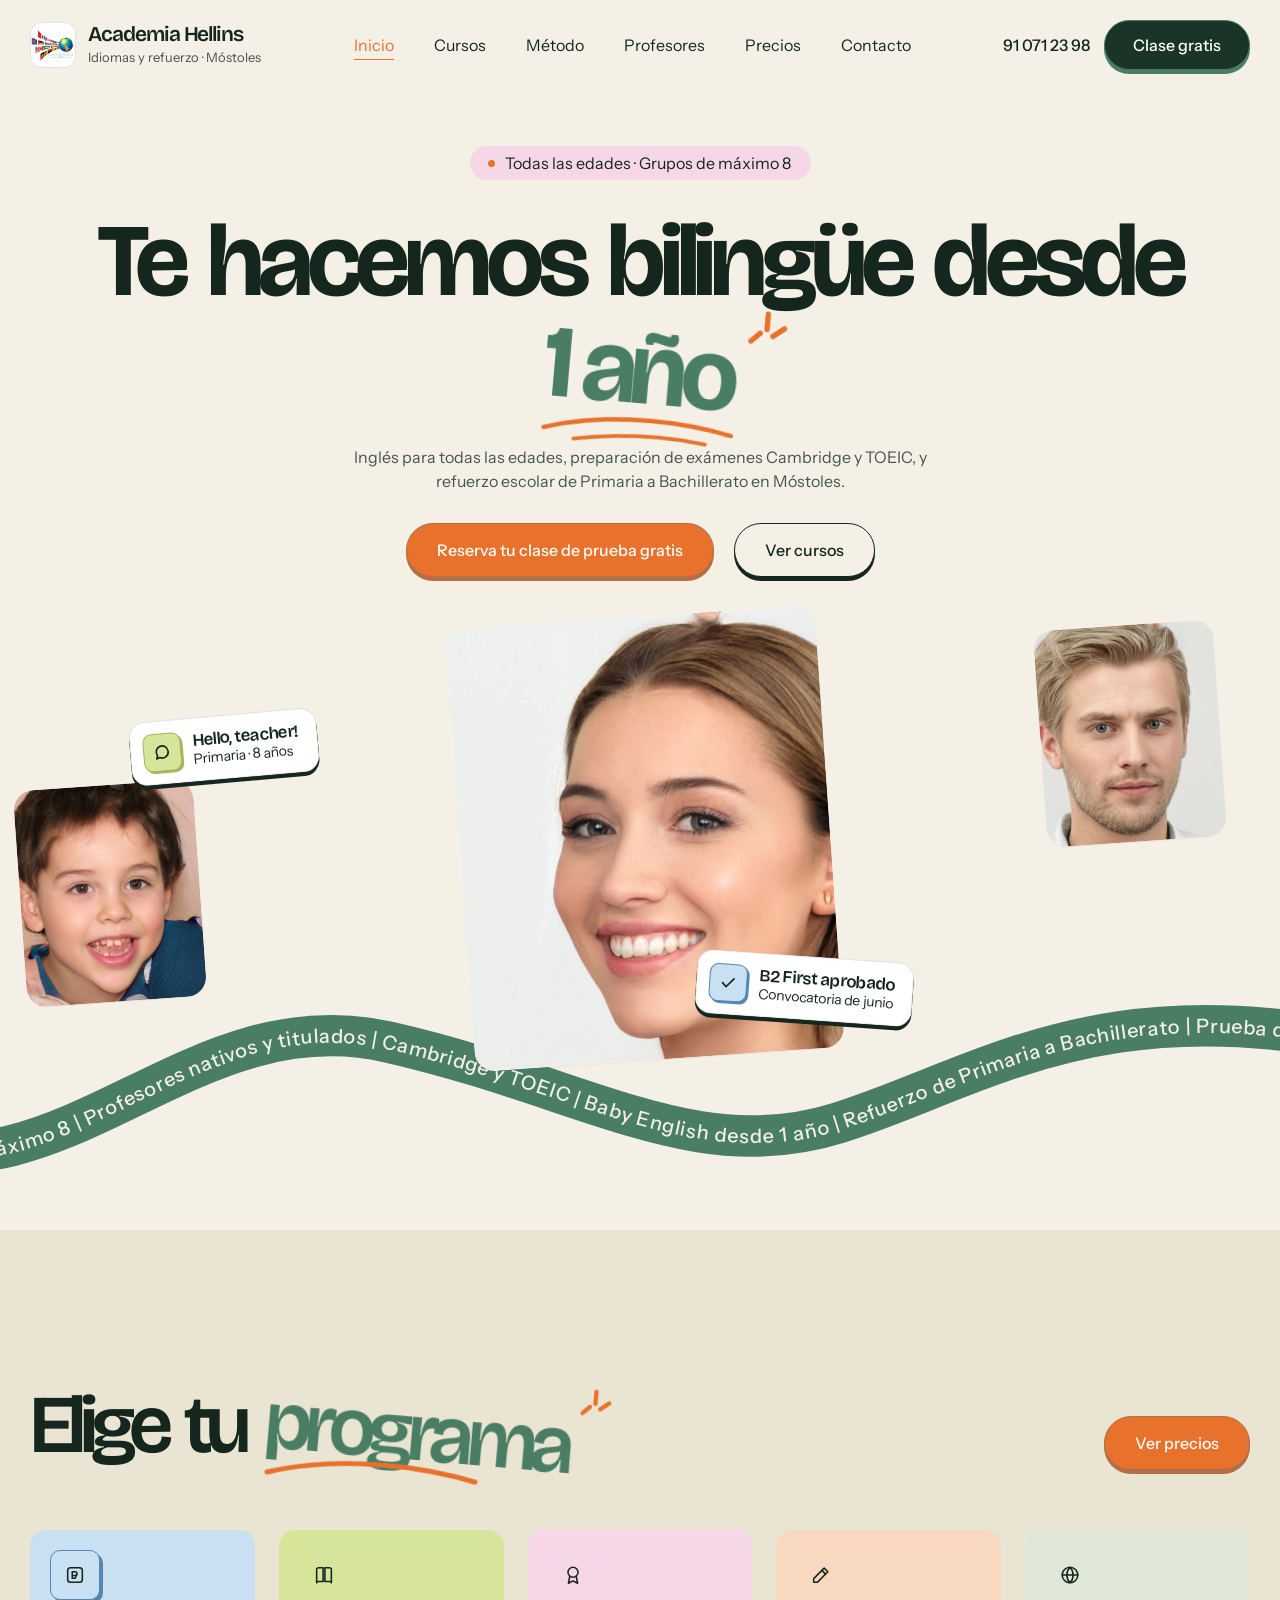
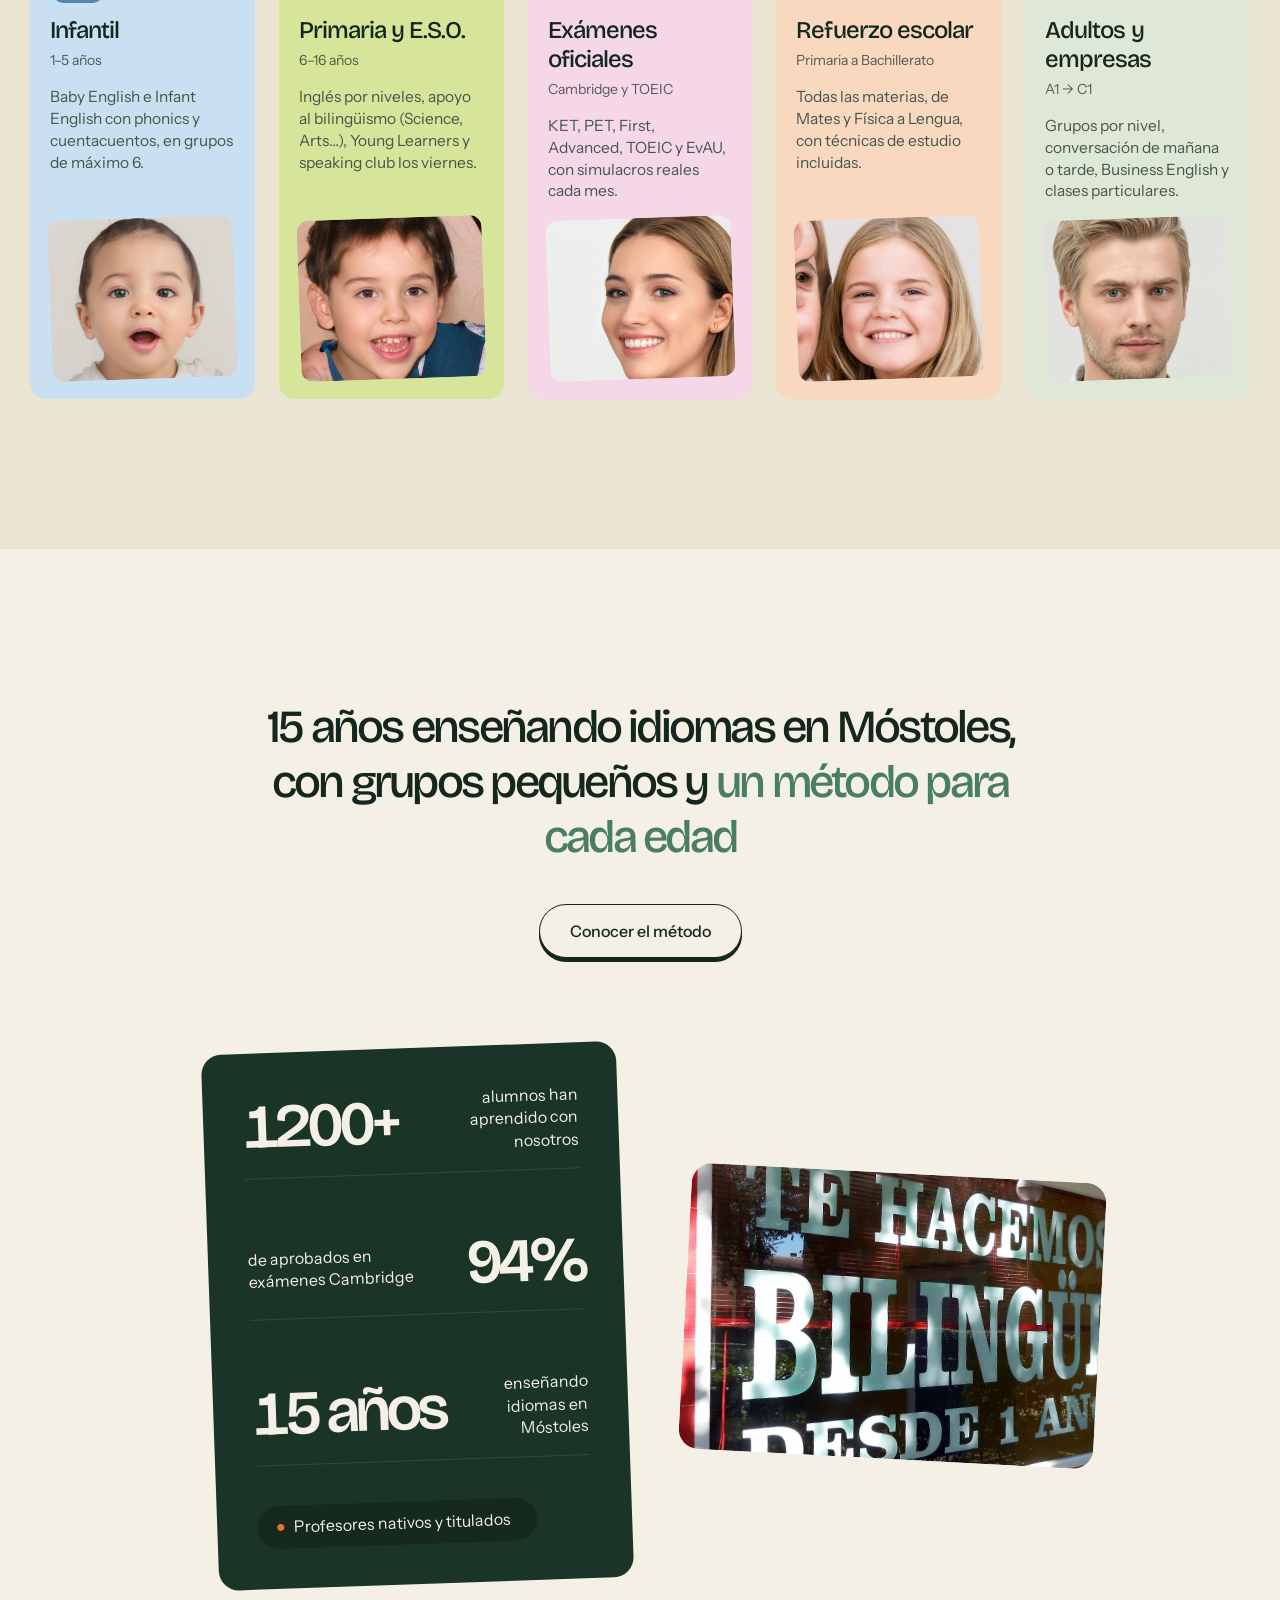
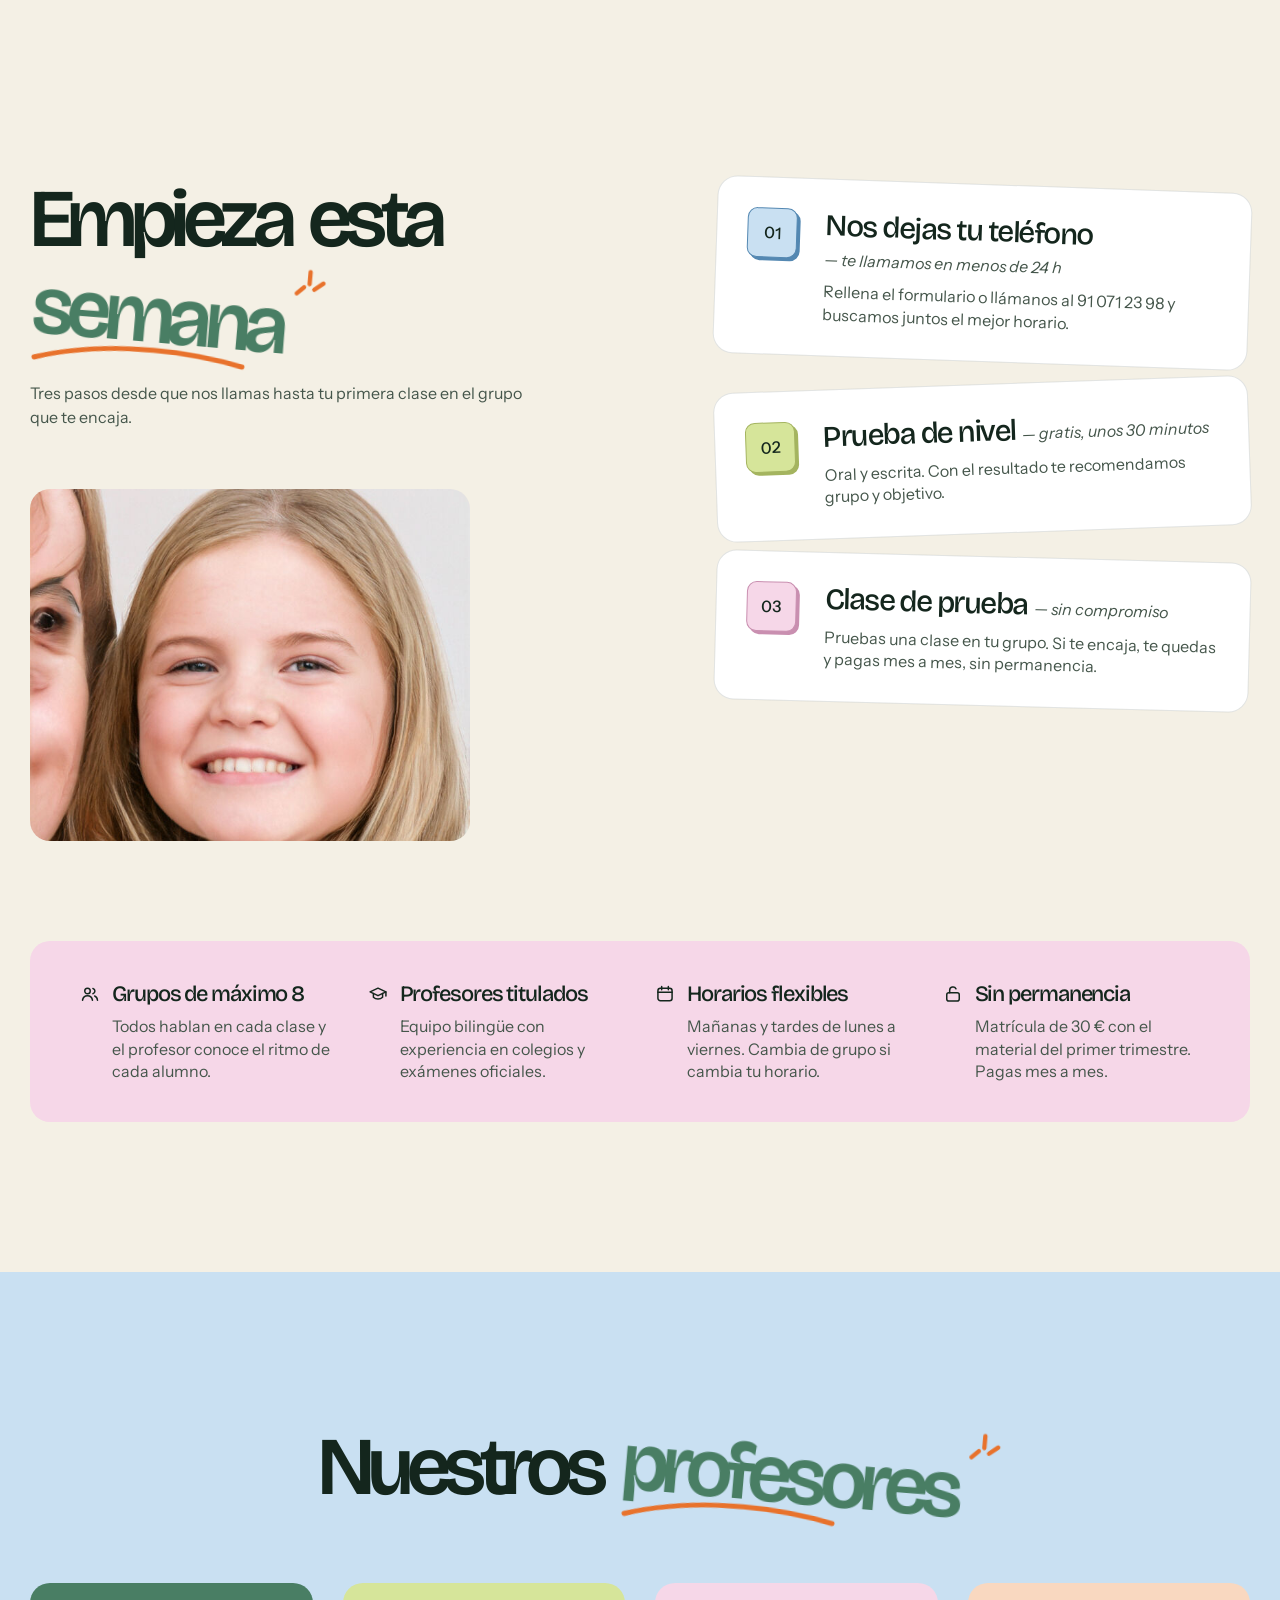
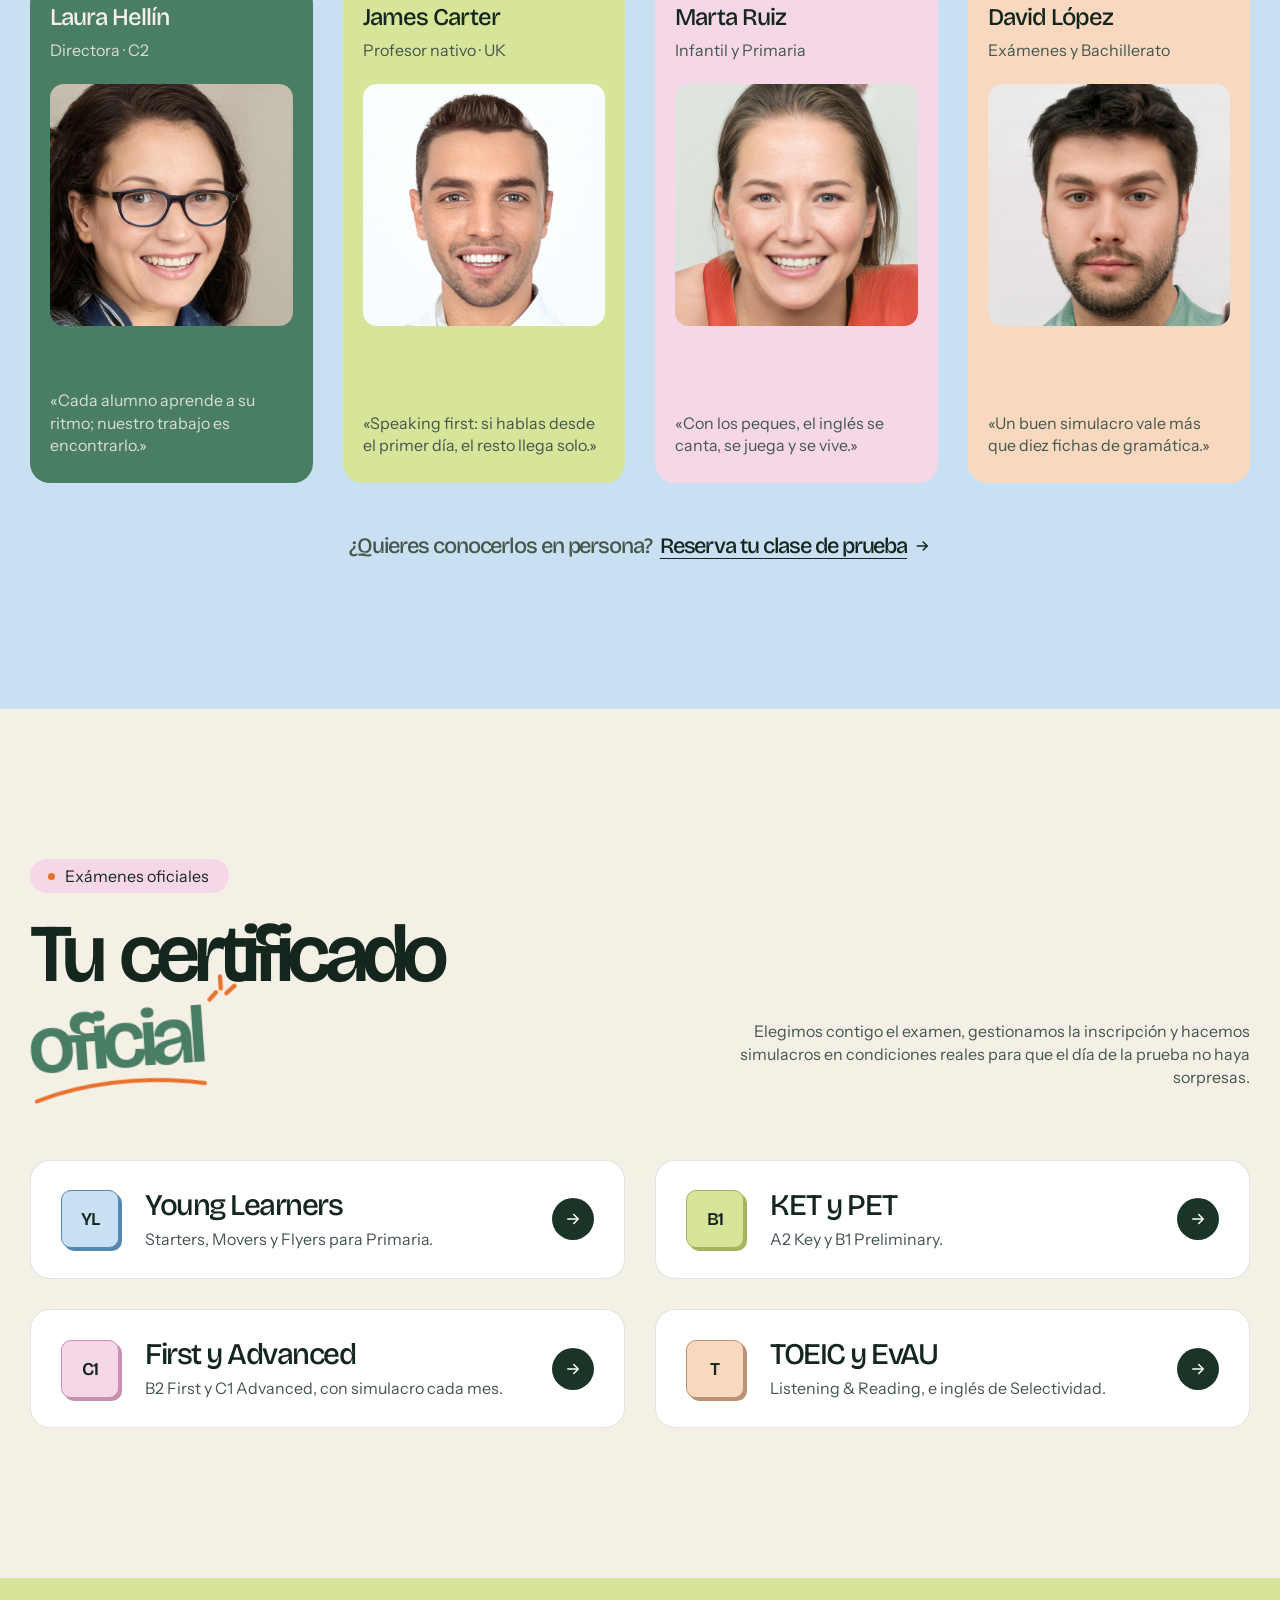
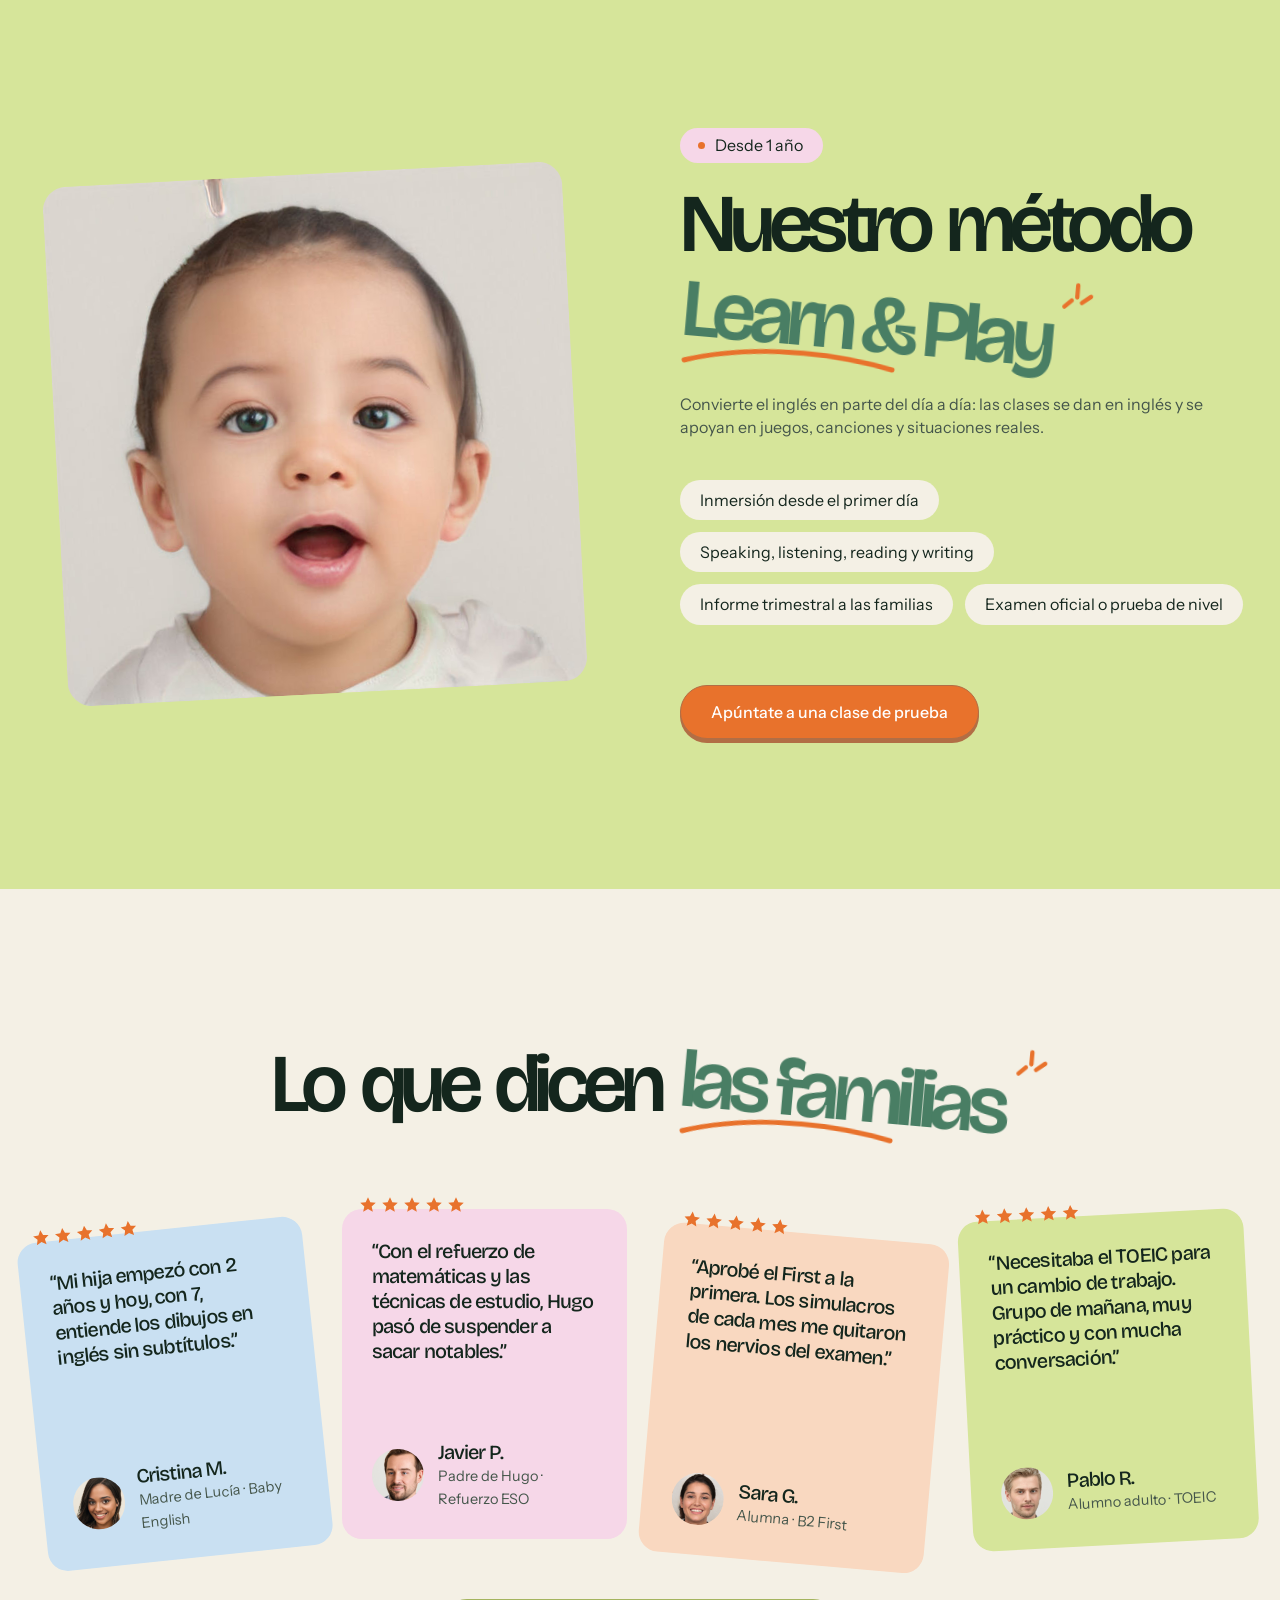
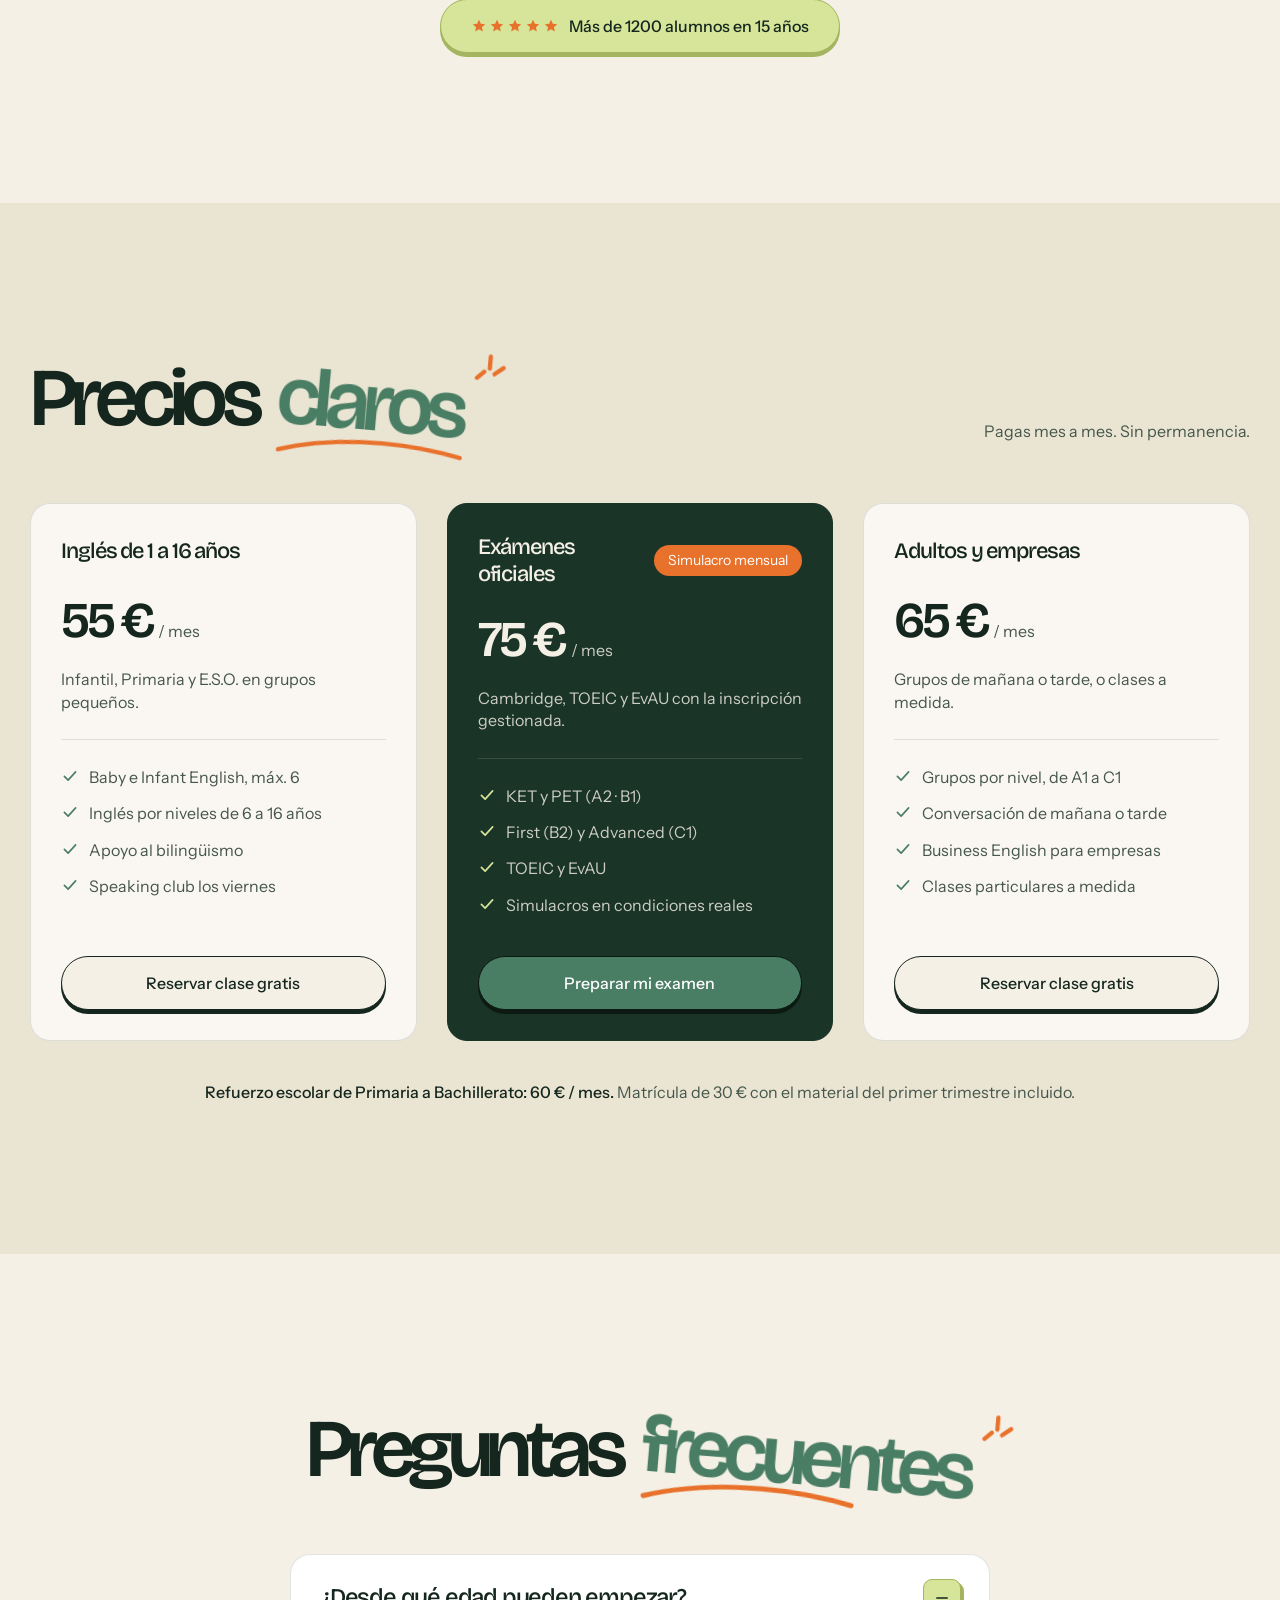
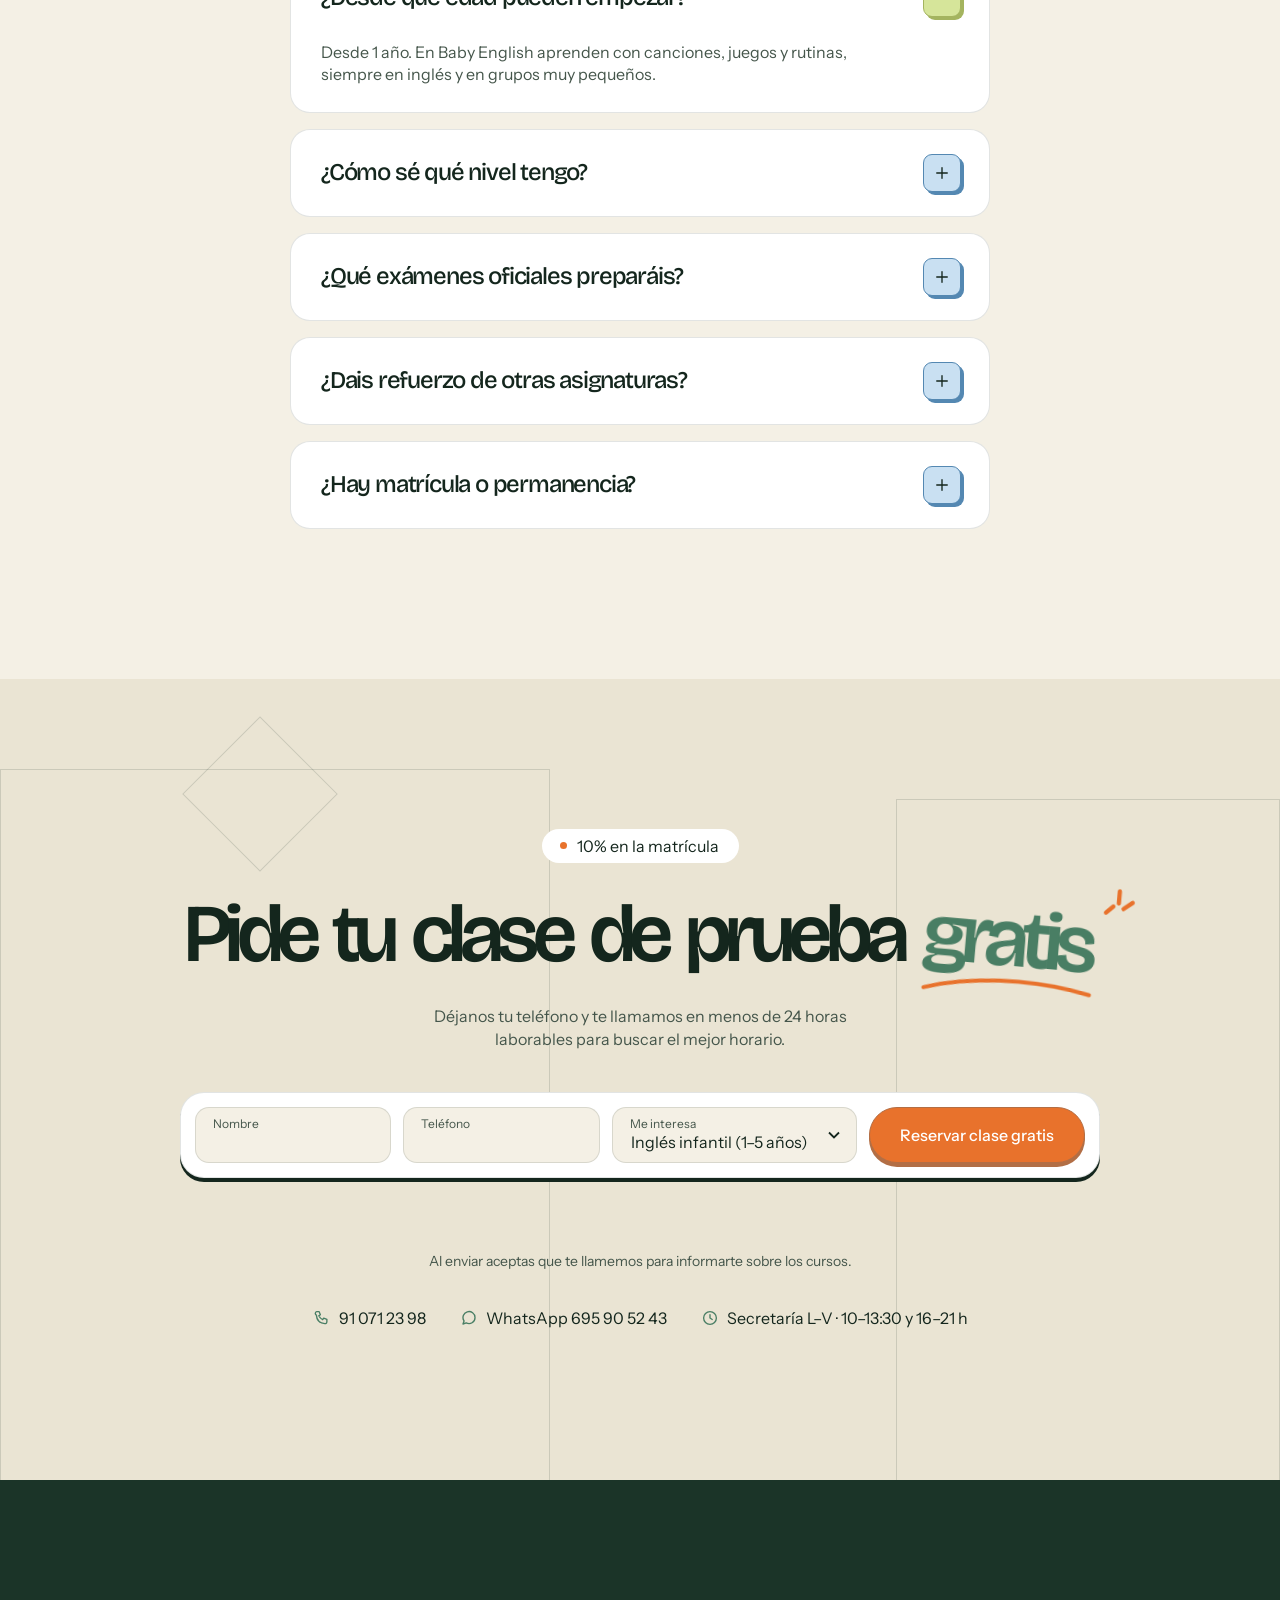
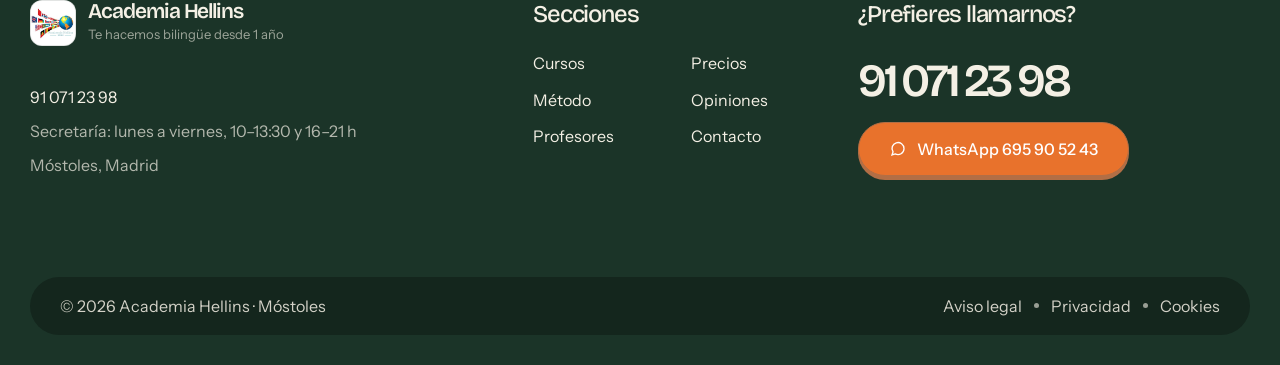
==== academia-hellins/index.html @ a63fee1c "Propuesta web Academia Hellins (diseño Brightpath) Co-Authored-By: Claude Opus 5.5 <noreply@anthropi" ====
<!doctype html>
<html lang="es">
<head>
<meta charset="utf-8">
<meta name="viewport" content="width=device-width, initial-scale=1">
<title>Academia Hellins · Inglés y refuerzo escolar en Móstoles</title>
<meta name="description" content="Te hacemos bilingüe desde 1 año. Inglés para todas las edades, exámenes Cambridge y TOEIC y refuerzo escolar de Primaria a Bachillerato en Móstoles, en grupos de máximo 8 alumnos.">
<link rel="icon" href="img/logo.jpg">
<link rel="preconnect" href="https://fonts.googleapis.com">
<link rel="preconnect" href="https://fonts.gstatic.com" crossorigin>
<link href="https://fonts.googleapis.com/css2?family=Bricolage+Grotesque:opsz,wght@12..96,400;12..96,500;12..96,600;12..96,700;12..96,800&family=Instrument+Sans:ital,wght@0,400;0,500;0,600;1,400&display=swap" rel="stylesheet">
<style>
:root{
  --bg:#f4f0e5; --bg-2:#eae4d3; --card:#faf7f3;
  --ink:#14261d; --ink-2:#45564b; --deep:#1b3428; --deep-2:#14261d;
  --green:#497e64; --orange:#e8722c; --orange-sh:#b26e45;
  --blue:#c9e0f2; --blue-d:#5488b2;
  --lime:#d6e59a; --lime-d:#a4b45f;
  --pink:#f6d7e8; --pink-d:#c98fb0;
  --peach:#f9d8c0; --peach-d:#ba9275;
  --sage:#dfe8d6; --sage-d:#7c9a7a;
  --line:rgba(20,38,29,.12);
  --display:"Bricolage Grotesque","Bricolage Grotesque Placeholder",system-ui,sans-serif;
  --text:"Instrument Sans","Instrument Sans Placeholder",system-ui,sans-serif;
  --ease-out:cubic-bezier(.23,1,.32,1);
  --ease-appear:cubic-bezier(.44,0,.56,1);
  --ease-pop:cubic-bezier(.34,1.56,.64,1);
  --gutter:30px;
}
*,*::before,*::after{box-sizing:border-box}
html{scroll-behavior:smooth;-webkit-text-size-adjust:100%}
body{margin:0;background:var(--bg);color:var(--ink-2);font:400 16px/1.4 var(--text);-webkit-font-smoothing:antialiased;overflow-x:hidden}
img{display:block;max-width:100%}
a{color:inherit;text-decoration:none}
button,input,select{font:inherit;color:inherit}
h1,h2,h3,p{margin:0}
:focus-visible{outline:2px solid var(--orange);outline-offset:3px;border-radius:6px}
.wrap{width:100%;max-width:1440px;margin:0 auto;padding:0 var(--gutter)}
.sr-only{position:absolute;width:1px;height:1px;overflow:hidden;clip:rect(0 0 0 0);white-space:nowrap}

/* ---------- type ---------- */
.h1{font:700 103px/1 var(--display);letter-spacing:-.06em;color:var(--ink)}
.h2{font:600 82px/1.1 var(--display);letter-spacing:-.08em;color:var(--ink)}
.h3{font:500 24px/1.2 var(--display);letter-spacing:-.04em;color:var(--ink)}
.lead{font-size:16px;line-height:1.45;color:var(--ink-2);max-width:46ch}
.split{display:flex;flex-wrap:wrap;column-gap:.22em;row-gap:0}
.split.center{justify-content:center}
.w{display:inline-block;will-change:transform}
.hl{position:relative;display:inline-block;color:var(--green);transform:rotate(5deg);transform-origin:20% 80%;padding-right:.08em}
.hl.neg{transform:rotate(-4deg)}
.swoosh{position:absolute;left:0;bottom:-.28em;width:min(100%,220px);height:auto;overflow:visible;pointer-events:none}
.swoosh path{fill:none;stroke:var(--orange);stroke-width:5;stroke-linecap:round;stroke-dasharray:1;stroke-dashoffset:0}
.spark{position:absolute;right:-.42em;top:-.18em;width:.42em;height:.42em;overflow:visible;pointer-events:none}
.spark path{fill:none;stroke:var(--orange);stroke-width:5;stroke-linecap:round}

/* ---------- small atoms ---------- */
.badge{display:inline-flex;align-items:center;gap:10px;padding:6px 20px 6px 18px;border-radius:100px;background:var(--pink);color:var(--ink);font-size:16px;line-height:1.4}
.badge::before{content:"";width:7px;height:7px;border-radius:50%;background:var(--orange)}
.badge.white{background:#fff}
.btn{--bs:var(--orange-sh);position:relative;display:inline-flex;align-items:center;justify-content:center;gap:10px;height:54px;padding:0 30px;border-radius:100px;border:1px solid var(--bs);background:var(--orange);color:#fff;font:500 16px/1 var(--text);cursor:pointer;white-space:nowrap;box-shadow:0 4px 0 0 var(--bs);transition:transform .16s var(--ease-out),box-shadow .16s var(--ease-out),background-color .2s}
.btn:active{transform:translateY(4px);box-shadow:0 0 0 0 var(--bs)}
@media (hover:hover) and (pointer:fine){.btn:hover{transform:translateY(2px);box-shadow:0 2px 0 0 var(--bs)}.btn:hover:active{transform:translateY(4px);box-shadow:0 0 0 0 var(--bs)}}
.btn.ghost{--bs:var(--ink);background:var(--bg);color:var(--ink)}
.btn.dark{--bs:var(--green);background:var(--deep);color:#fff}
.btn.full{width:100%}
.btn svg{width:18px;height:18px}
.tile{flex:none;display:grid;place-items:center;width:50px;height:50px;border-radius:10px;background:var(--c,var(--blue));border:1px solid var(--d,var(--blue-d));box-shadow:3px 3px 0 0 var(--d,var(--blue-d));color:var(--ink)}
.tile svg{width:22px;height:22px;stroke:var(--ink);fill:none;stroke-width:1.7;stroke-linecap:round;stroke-linejoin:round}
.c-blue{--c:var(--blue);--d:var(--blue-d)} .c-lime{--c:var(--lime);--d:var(--lime-d)} .c-pink{--c:var(--pink);--d:var(--pink-d)} .c-peach{--c:var(--peach);--d:var(--peach-d)} .c-sage{--c:var(--sage);--d:var(--sage-d)}
.section{position:relative;padding:150px 0}
.alt{background:var(--bg-2)}

/* ---------- nav ---------- */
.nav{position:fixed;inset:0 0 auto;z-index:50;transition:background-color .25s,box-shadow .25s}
.nav.scrolled{background:rgba(244,240,229,.86);-webkit-backdrop-filter:blur(12px);backdrop-filter:blur(12px);box-shadow:0 1px 0 var(--line)}
.nav-in{display:flex;align-items:center;justify-content:space-between;height:90px;gap:20px}
.brand{display:flex;align-items:center;gap:12px;color:var(--ink)}
.brand img{width:46px;height:46px;border-radius:12px;object-fit:cover;background:#fff;border:1px solid var(--line)}
.brand b{display:block;font:600 21px/1 var(--display);letter-spacing:-.05em}
.brand small{display:block;font-size:13px;color:var(--ink-2);margin-top:3px}
.links{display:flex;gap:40px;font-size:16px;color:var(--ink)}
.links a{position:relative;padding:4px 0;transition:color .2s}
.links a::after{content:"";position:absolute;left:0;right:0;bottom:0;height:1px;background:var(--orange);transform:scaleX(0);transform-origin:left;transition:transform .25s var(--ease-out)}
.links a.on{color:var(--orange)} .links a.on::after{transform:scaleX(1)}
@media (hover:hover){.links a:hover{color:var(--orange)}}
.nav-cta{display:flex;align-items:center;gap:14px}
.nav-cta .btn{height:50px;padding:0 28px}
.tel{font:500 16px/1 var(--text);color:var(--ink)}
.burger{display:none;width:48px;height:48px;border-radius:14px;border:1px solid var(--ink);background:var(--bg);box-shadow:0 3px 0 var(--ink);cursor:pointer;place-items:center}
.burger span{display:block;width:18px;height:1.5px;background:var(--ink);margin:4px auto;transition:transform .25s var(--ease-out),opacity .2s}
.burger[aria-expanded="true"] span:nth-child(1){transform:translateY(5.5px) rotate(45deg)}
.burger[aria-expanded="true"] span:nth-child(2){opacity:0}
.burger[aria-expanded="true"] span:nth-child(3){transform:translateY(-5.5px) rotate(-45deg)}

/* ---------- hero ---------- */
.hero{position:relative;padding:146px 0 0;overflow:hidden}
.hero-copy{display:flex;flex-direction:column;align-items:center;gap:30px;text-align:center}
.hero .h1{max-width:1180px}
.hero .lead{max-width:600px;text-align:center}
.hero-btns{display:flex;flex-wrap:wrap;justify-content:center;gap:20px}
.stage{position:relative;max-width:1780px;margin:0 auto;padding:40px 0 170px}
.stage-row{position:relative;z-index:2;display:flex;align-items:center;justify-content:space-between;padding:0 10px}
.col-l{flex:1 0 0;padding:110px 0 0 10px;position:relative}
.col-c{flex:1 0 0;display:flex;justify-content:center;position:relative}
.col-r{flex:1 0 0;position:relative;min-height:327px}
.ph{position:relative;border-radius:20px;overflow:hidden;transform:rotate(-4deg);box-shadow:0 1px 0 rgba(20,38,29,.04)}
.ph img{width:100%;height:100%;object-fit:cover}
.ph-s{width:180px;aspect-ratio:.83}
.ph-c{width:370px;aspect-ratio:.835}
.col-r .ph-s{position:absolute;top:-50px;right:50px}
.float{position:absolute;z-index:3;display:flex;align-items:center;gap:12px;padding:12px 18px 12px 12px;border-radius:16px;background:#fff;border:1px solid var(--line);box-shadow:0 4px 0 var(--ink);color:var(--ink);font-size:14px;line-height:1.25;white-space:nowrap}
.float b{display:block;font:600 17px/1.1 var(--display);letter-spacing:-.04em}
.float .tile{width:38px;height:38px;border-radius:9px;box-shadow:2px 2px 0 var(--d,var(--blue-d))}
.float .tile svg{width:18px;height:18px;stroke-width:2.2}
.f1{right:-60px;bottom:40px;transform:rotate(4deg)}
.f2{left:120px;top:40px;transform:rotate(-5deg)}
.ticker{position:absolute;z-index:1;left:-80px;right:-80px;top:56%;transform:translateY(-50%) rotate(-4deg);pointer-events:none;user-select:none}
.ticker svg{display:block;width:100%;height:auto;overflow:visible}
.ticker .band{fill:none;stroke:var(--green);stroke-width:46;stroke-linecap:round}
.ticker text{font:500 22px var(--text);letter-spacing:.04em;fill:var(--bg)}

/* ---------- programs ---------- */
.head-row{display:flex;align-items:flex-end;justify-content:space-between;gap:30px;margin-bottom:60px}
.grid-5{display:grid;grid-template-columns:repeat(5,1fr);gap:24px}
.prog{display:flex;flex-direction:column;gap:16px;padding:20px;border-radius:16px;background:var(--c);min-height:430px;transition:transform .3s var(--ease-out)}
.prog p{color:var(--ink-2);font-size:15.5px}
.prog .age{font-size:14px;color:var(--ink);opacity:.7;margin-top:-10px}
.prog figure{margin:auto 0 0;border-radius:12px;overflow:hidden;aspect-ratio:1.15;transform:rotate(-2deg);transition:transform .35s var(--ease-out)}
.prog figure img{width:100%;height:100%;object-fit:cover}
@media (hover:hover) and (pointer:fine){.prog:hover{transform:translateY(-6px)}.prog:hover figure{transform:rotate(0deg) scale(1.02)}}

/* ---------- about / stats ---------- */
.statement{display:flex;flex-direction:column;align-items:center;gap:40px;text-align:center}
.statement .h2s{font:500 46px/1.2 var(--display);letter-spacing:-.06em;color:var(--ink);max-width:760px}
.statement .h2s em{font-style:normal;color:var(--green)}
.about-grid{display:grid;grid-template-columns:1fr 1fr;gap:60px;align-items:center;margin-top:90px;padding:0 150px 0 180px}
.stats{background:var(--deep);border-radius:20px;padding:40px;color:var(--bg);transform:rotate(-2deg)}
.stat{display:flex;align-items:center;justify-content:space-between;gap:20px;padding:0 0 18px;margin-bottom:60px;border-bottom:1px solid rgba(255,255,255,.1)}
.stat:nth-child(2){flex-direction:row-reverse}
.stat strong{white-space:nowrap;font:600 62px/1 var(--display);letter-spacing:-.08em;color:var(--bg);font-variant-numeric:tabular-nums}
.stat span{font-size:16px;text-align:right;max-width:20ch}
.stat:nth-child(2) span{text-align:left}
.pill-dark{display:inline-flex;align-items:center;gap:10px;padding:10px 26px 10px 20px;border-radius:100px;background:rgba(0,0,0,.22);font-size:16px}
.pill-dark::before{content:"";width:7px;height:7px;border-radius:50%;background:var(--orange)}
.about-img{border-radius:20px;overflow:hidden;aspect-ratio:1.45;transform:rotate(3deg)}
.about-img img{width:100%;height:100%;object-fit:cover;object-position:18% 50%}

/* ---------- steps ---------- */
.steps-grid{display:grid;grid-template-columns:1fr 1fr;gap:150px;align-items:start}
.steps-left .lead{margin-top:28px}
.steps-img{margin-top:60px;max-width:440px;border-radius:20px;overflow:hidden;aspect-ratio:1.25;transform:rotate(-3deg)}
.steps-img img{width:100%;height:100%;object-fit:cover;object-position:80% 35%}
.steps{display:flex;flex-direction:column;gap:22px;padding-top:10px}
.step{display:flex;gap:28px;padding:30px;background:#fff;border:1px solid var(--line);border-radius:20px;transform:rotate(var(--r,0deg));transition:transform .4s var(--ease-out)}
.step:nth-child(1){--r:2deg}.step:nth-child(2){--r:-2deg}.step:nth-child(3){--r:1.5deg}
@media (hover:hover) and (pointer:fine){.step:hover{transform:rotate(0deg)}}
.step .tile{font:500 16px/1 var(--text)}
.step h3{display:flex;flex-wrap:wrap;align-items:baseline;gap:6px;font:500 30px/1.1 var(--display);letter-spacing:-.05em;color:var(--ink)}
.step h3 i{font:italic 400 16px/1.4 var(--text);letter-spacing:0;color:var(--ink-2)}
.step p{margin-top:10px;max-width:44ch}
.perks{display:grid;grid-template-columns:repeat(4,1fr);gap:30px;margin-top:100px;padding:40px 50px;border-radius:20px;background:var(--pink)}
.perk{display:flex;gap:12px}
.perk svg{flex:none;width:20px;height:20px;margin-top:3px;stroke:var(--ink);fill:none;stroke-width:1.8;stroke-linecap:round;stroke-linejoin:round}
.perk b{display:block;font:500 22px/1.2 var(--display);letter-spacing:-.05em;color:var(--ink);margin-bottom:8px}

/* ---------- team ---------- */
.team{background:var(--blue)}
.team .split{margin-bottom:70px}
.grid-4{display:grid;grid-template-columns:repeat(4,1fr);gap:30px}
.mate{--c:var(--lime);display:flex;flex-direction:column;gap:22px;padding:20px 20px 26px;border-radius:20px;background:var(--c);min-height:500px}
.mate.green{--c:var(--green);color:rgba(244,240,229,.85)}
.mate.green .h3{color:var(--bg)}
.mate .role{display:block;margin-top:8px;font-size:16px}
.mate figure{margin:0;border-radius:14px;overflow:hidden;aspect-ratio:1;transition:transform .4s var(--ease-out)}
.mate figure img{width:100%;height:100%;object-fit:cover}
.mate p{margin-top:auto;font-size:16px;max-width:30ch}
@media (hover:hover) and (pointer:fine){.mate:hover figure{transform:rotate(-3deg) scale(.98)}}
.more{display:flex;flex-wrap:wrap;justify-content:center;align-items:center;gap:8px;margin-top:50px;font:500 22px/1.2 var(--display);letter-spacing:-.05em;color:var(--ink-2)}
.more a{color:var(--ink);text-decoration:underline;text-underline-offset:5px;text-decoration-thickness:1px;display:inline-flex;align-items:center;gap:6px}
.more svg{width:18px;height:18px;stroke:currentColor;fill:none;stroke-width:2;transition:transform .2s var(--ease-out)}
@media (hover:hover){.more a:hover svg{transform:translateX(4px)}}

/* ---------- levels ---------- */
.lv-head{display:flex;justify-content:space-between;align-items:flex-end;gap:40px;margin-bottom:70px}
.lv-head .badge{margin-bottom:16px}
.lv-head .lead{text-align:right;max-width:52ch}
.grid-2{display:grid;grid-template-columns:1fr 1fr;gap:30px}
.lv{display:flex;align-items:center;gap:26px;padding:28px 30px;background:#fff;border:1px solid var(--line);border-radius:20px;transition:transform .25s var(--ease-out)}
.lv .tile{width:58px;height:58px;font:600 18px/1 var(--display);letter-spacing:-.04em}
.lv h3{font:500 30px/1.1 var(--display);letter-spacing:-.05em;color:var(--ink)}
.lv p{margin-top:6px}
.lv .go{margin-left:auto;flex:none;display:grid;place-items:center;width:42px;height:42px;border-radius:50%;background:var(--deep);transition:transform .25s var(--ease-out)}
.lv .go svg{width:18px;height:18px;stroke:#fff;fill:none;stroke-width:2;stroke-linecap:round;stroke-linejoin:round}
@media (hover:hover) and (pointer:fine){.lv:hover{transform:translateY(-3px)}.lv:hover .go{transform:rotate(-45deg)}}

/* ---------- method ---------- */
.method{background:var(--lime)}
.method-grid{display:grid;grid-template-columns:1fr 1fr;gap:80px;align-items:center}
.method-img{justify-self:center;width:100%;max-width:520px;border-radius:24px;overflow:hidden;aspect-ratio:1;transform:rotate(-3deg)}
.method-img img{width:100%;height:100%;object-fit:cover}
.method-copy .badge{margin-bottom:16px}
.method-copy .lead{margin-top:34px;max-width:52ch}
.chips{display:flex;flex-wrap:wrap;gap:12px;margin:40px 0 60px;padding:0;list-style:none}
.chips li{padding:9px 20px;border-radius:100px;background:var(--bg);color:var(--ink);font-size:16px}

/* ---------- testimonials ---------- */
.ops{display:grid;grid-template-columns:repeat(4,1fr);gap:26px;margin-top:80px;align-items:start}
.op{--c:var(--blue);position:relative;margin:0;display:flex;flex-direction:column;gap:40px;min-height:330px;padding:30px;border-radius:20px;background:var(--c);transform:rotate(var(--r)) translateY(var(--y,0));transition:transform .45s var(--ease-out)}
.op:nth-child(1){--r:-6deg;--y:20px}.op:nth-child(2){--r:0deg}.op:nth-child(3){--r:5deg;--y:24px}.op:nth-child(4){--r:-3deg;--y:6px}
@media (hover:hover) and (pointer:fine){.op:hover{transform:rotate(0deg) translateY(-4px)}}
.op .stars{position:absolute;top:-14px;left:16px;display:flex;gap:2px;color:var(--orange)}
.op .stars svg{width:20px;height:20px;fill:currentColor}
.op blockquote{margin:0;font:500 20px/1.25 var(--display);letter-spacing:-.04em;color:var(--ink)}
.op footer{margin-top:auto;display:flex;align-items:center;gap:14px}
.op footer img{width:52px;height:52px;border-radius:50%;object-fit:cover}
.op footer b{display:block;font:500 20px/1.2 var(--display);letter-spacing:-.05em;color:var(--ink)}
.op footer small{font-size:14.5px}
.rating{display:flex;justify-content:center;margin-top:60px}
.rating .btn{--bs:var(--lime-d);background:var(--lime);color:var(--ink);cursor:default}
.rating .btn:hover,.rating .btn:active{transform:none;box-shadow:0 4px 0 0 var(--bs)}
.rating .stars-i{display:flex;gap:2px;color:var(--orange)}
.rating .stars-i svg{width:16px;height:16px;fill:currentColor}

/* ---------- pricing ---------- */
.plans{display:grid;grid-template-columns:repeat(3,1fr);gap:30px}
.plan{display:flex;flex-direction:column;padding:30px;border-radius:20px;background:var(--card);border:1px solid var(--line)}
.plan .top{display:flex;justify-content:space-between;align-items:center;min-height:34px}
.plan .name{font:500 22px/1.2 var(--display);letter-spacing:-.05em;color:var(--ink)}
.plan .price{display:flex;align-items:baseline;gap:6px;margin:28px 0 22px;font-size:16px}
.plan .price strong{font:600 50px/1 var(--display);letter-spacing:-.07em;color:var(--ink)}
.plan .desc{padding-bottom:26px;border-bottom:1px solid var(--line)}
.plan ul{list-style:none;padding:0;margin:26px 0 40px;display:flex;flex-direction:column;gap:14px;flex:1}
.plan li{display:flex;gap:10px;align-items:flex-start}
.plan li svg{flex:none;width:18px;height:18px;margin-top:1px;stroke:var(--green);fill:none;stroke-width:2.2;stroke-linecap:round;stroke-linejoin:round}
.plan .btn{width:100%}
.plan.feat{background:var(--deep);border-color:var(--deep);color:rgba(244,240,229,.82)}
.plan.feat .name,.plan.feat .price strong{color:var(--bg)}
.plan.feat .desc{border-color:rgba(255,255,255,.12)}
.plan.feat li svg{stroke:var(--lime)}
.plan.feat .btn{--bs:#0d1a13;background:var(--green);border-color:#0d1a13}
.tag{white-space:nowrap;padding:6px 14px;border-radius:100px;background:var(--orange);color:#fff;font-size:14px}
.plans-note{margin-top:40px;text-align:center}
.plans-note b{color:var(--ink);font-weight:500}

/* ---------- faq ---------- */
.faq-list{max-width:700px;margin:60px auto 0;display:flex;flex-direction:column;gap:16px}
.qa{background:#fff;border:1px solid var(--line);border-radius:20px}
.qa button{all:unset;box-sizing:border-box;width:100%;display:flex;align-items:center;justify-content:space-between;gap:20px;padding:24px 28px 24px 30px;cursor:pointer;border-radius:20px;font:500 24px/1.2 var(--display);letter-spacing:-.05em;color:var(--ink)}
.qa button:focus-visible{outline:2px solid var(--orange);outline-offset:-2px}
.qa .tile{width:38px;height:38px;border-radius:9px;transition:background-color .25s,border-color .25s,box-shadow .25s}
.qa .tile svg{width:18px;height:18px;stroke-width:1.8}
.qa[data-open="true"] .tile{--c:var(--lime);--d:var(--lime-d)}
.qa .tile .v{transform-origin:center;transition:transform .3s var(--ease-out)}
.qa[data-open="true"] .tile .v{transform:scaleY(0)}
.qa .ans{display:grid;grid-template-rows:0fr;transition:grid-template-rows .35s var(--ease-out)}
.qa[data-open="true"] .ans{grid-template-rows:1fr}
.qa .ans>div{overflow:hidden}
.qa .ans p{padding:0 90px 26px 30px;opacity:0;transform:translateY(-6px);transition:opacity .25s,transform .35s var(--ease-out)}
.qa[data-open="true"] .ans p{opacity:1;transform:none;transition-delay:.06s}

/* ---------- cta ---------- */
.cta{background:var(--bg-2);overflow:hidden}
.cta-lines{position:absolute;inset:0;pointer-events:none}
.cta-lines i{position:absolute;border:1px solid rgba(20,38,29,.14)}
.cta-in{position:relative;display:flex;flex-direction:column;align-items:center;gap:26px;text-align:center}
.cta .lead{text-align:center;max-width:44ch}
.book{display:grid;grid-template-columns:1fr 1fr 1.25fr auto;gap:12px;width:100%;max-width:920px;margin-top:14px;padding:14px;border-radius:24px;background:#fff;border:1px solid var(--line);box-shadow:0 4px 0 var(--ink);text-align:left}
.field{position:relative}
.field label{position:absolute;left:18px;top:9px;font-size:12px;color:var(--ink-2)}
.field input,.field select{width:100%;height:56px;padding:22px 16px 6px 18px;border-radius:14px;border:1px solid var(--line);background:var(--bg);color:var(--ink);font-size:16px;appearance:none;transition:border-color .2s,background-color .2s}
.field select{background-image:url("data:image/svg+xml,%3Csvg xmlns='http://www.w3.org/2000/svg' width='12' height='8' fill='none' stroke='%2314261d' stroke-width='1.8'%3E%3Cpath d='m1 1.5 5 5 5-5'/%3E%3C/svg%3E");background-repeat:no-repeat;background-position:right 16px center;padding-right:40px}
.field input:focus,.field select:focus{outline:none;border-color:var(--green);background:#fff}
.book .btn{height:56px}
.form-msg{min-height:22px;font-size:15px;color:var(--ink)}
.form-note{font-size:14px}
.contact-row{display:flex;flex-wrap:wrap;justify-content:center;gap:12px 34px;margin-top:10px;color:var(--ink)}
.contact-row a,.contact-row span{display:inline-flex;align-items:center;gap:8px}
.contact-row svg{width:18px;height:18px;stroke:var(--green);fill:none;stroke-width:1.8;stroke-linecap:round;stroke-linejoin:round}

/* ---------- footer ---------- */
.foot{background:var(--deep);color:rgba(244,240,229,.7);padding:120px 0 30px}
.foot-grid{display:grid;grid-template-columns:1.3fr .8fr 1.1fr;gap:40px}
.foot .brand{color:var(--bg)}
.foot .brand small{color:rgba(244,240,229,.6)}
.foot-info{margin-top:40px;display:flex;flex-direction:column;gap:12px}
.foot-info a{color:var(--bg)}
.foot h4{margin:0 0 24px;font:500 24px/1.2 var(--display);letter-spacing:-.05em;color:var(--bg)}
.foot-links{display:grid;grid-template-columns:1fr 1fr;gap:14px 30px}
.foot-links a{color:var(--bg);transition:color .2s}
@media (hover:hover){.foot-links a:hover,.foot-info a:hover{color:var(--orange)}}
.big-tel{display:inline-block;font:600 46px/1 var(--display);letter-spacing:-.07em;color:var(--bg);margin:6px 0 18px}
.foot-bar{display:flex;flex-wrap:wrap;justify-content:space-between;align-items:center;gap:14px;margin-top:100px;padding:18px 30px;border-radius:100px;background:var(--deep-2);color:rgba(244,240,229,.85)}
.foot-bar nav{display:flex;align-items:center;gap:12px}
.foot-bar nav i{width:5px;height:5px;border-radius:50%;background:currentColor;opacity:.7}

/* ---------- motion ---------- */
.js [data-appear]{opacity:0;transform:translateY(30px)}
.js .loaded [data-appear]{opacity:1;transform:none;transition:opacity .4s var(--ease-appear) var(--d,0s),transform .4s var(--ease-appear) var(--d,0s)}
.js .split .w{opacity:0;transform:translateY(.45em)}
.js .split.in .w{opacity:1;transform:none;transition:opacity .5s var(--ease-out) calc(var(--i)*55ms + var(--sd,0ms)),transform .7s var(--ease-out) calc(var(--i)*55ms + var(--sd,0ms))}
.js .split .w.hl{transform:translateY(.45em) rotate(0deg) scale(.92)}
.js .split.in .w.hl{transform:rotate(5deg);transition:opacity .45s var(--ease-out) calc(var(--i)*55ms + var(--sd,0ms)),transform .75s var(--ease-pop) calc(var(--i)*55ms + var(--sd,0ms))}
.js .split.in .w.hl.neg{transform:rotate(-4deg)}
.js .split .swoosh path{stroke-dashoffset:1}
.js .split.in .swoosh path{stroke-dashoffset:0;transition:stroke-dashoffset .6s var(--ease-out) calc(var(--i)*55ms + var(--sd,0ms) + 380ms)}
.js .split .spark{opacity:0;transform:scale(.4) rotate(-20deg)}
.js .split.in .spark{opacity:1;transform:none;transition:opacity .2s calc(var(--i)*55ms + var(--sd,0ms) + 520ms),transform .5s var(--ease-pop) calc(var(--i)*55ms + var(--sd,0ms) + 520ms)}
.js [data-rv]{opacity:0;transform:translateY(40px) rotate(var(--rv-r,0deg))}
.js [data-rv].in{opacity:1;transform:rotate(var(--r,0deg)) translateY(var(--y,0));transition:opacity .6s var(--ease-out) var(--d,0s),transform .9s var(--ease-out) var(--d,0s)}
.js .step[data-rv]{--rv-r:calc(var(--r) * 3)}
.js .op[data-rv]{--rv-r:calc(var(--r) * 2)}
.js .stats[data-rv]{--r:-2deg}
.js .about-img[data-rv]{--r:3deg}
.js .method-img[data-rv]{--r:-3deg}

@media (prefers-reduced-motion:reduce){
  html{scroll-behavior:auto}
  *,*::before,*::after{transition-duration:.01ms!important;transition-delay:0s!important;animation:none!important}
  .js [data-appear],.js .split .w,.js [data-rv],.js .split .spark{opacity:1!important}
  .js [data-appear],.js .split .w:not(.hl),.js [data-rv]:not(.step):not(.op){transform:none!important}
  .js .split .swoosh path{stroke-dashoffset:0!important}
}

/* ---------- responsive ---------- */
@media (max-width:1199.98px){
  .h1{font-size:76px}
  .h2{font-size:64px}
  .links{gap:24px}
  .tel{display:none}
  .grid-5{grid-template-columns:repeat(3,1fr)}
  .about-grid{padding:0;gap:40px}
  .steps-grid{gap:60px}
  .grid-4{grid-template-columns:repeat(2,1fr)}
  .mate{min-height:0}
  .ops{grid-template-columns:repeat(2,1fr);row-gap:50px}
  .perks{grid-template-columns:repeat(2,1fr);padding:40px}
  .ph-c{width:300px}
  .f1{right:-30px}
  .f2{left:20px}
  .plans{grid-template-columns:1fr 1fr 1fr;gap:18px}
  .book{grid-template-columns:1fr 1fr}
  .book .btn{grid-column:span 2}
}
@media (max-width:980px){
  .links,.nav-cta .btn{display:none}
  .burger{display:grid}
  .links.open{display:flex;position:absolute;top:84px;left:16px;right:16px;flex-direction:column;gap:6px;padding:16px;border-radius:20px;background:var(--bg);border:1px solid var(--ink);box-shadow:0 4px 0 var(--ink)}
  .links.open a{padding:12px 10px;font:500 22px/1.2 var(--display);letter-spacing:-.04em}
  .links.open a::after{display:none}
  .steps-grid,.method-grid,.about-grid{grid-template-columns:1fr}
  .plans{grid-template-columns:1fr;max-width:520px;margin:0 auto}
  .lv-head,.head-row{flex-direction:column;align-items:flex-start}
  .lv-head .lead{text-align:left}
  .grid-2{grid-template-columns:1fr}
  .foot-grid{grid-template-columns:1fr 1fr}
  .foot-grid>div:first-child{grid-column:span 2}
}
@media (max-width:809.98px){
  :root{--gutter:16px}
  .section{padding:96px 0}
  .h1{font-size:50px}
  .h2{font-size:46px}
  .nav-in{height:76px}
  .hero{padding-top:120px}
  .hero-copy{gap:22px}
  .hero-btns{flex-direction:column;align-items:stretch;width:100%;max-width:340px}
  .stage{padding:60px 0 40px}
  .stage-row{flex-direction:column;padding:0}
  .col-l,.col-r{display:none}
  .ph-c{width:240px}
  .f1{right:-50px;bottom:24px;font-size:13px}
  .f1 b{font-size:15px}
  .ticker{left:-40px;right:-40px;top:auto;bottom:90px;transform:rotate(-4deg)}
  .ticker svg{width:200%;max-width:none}
  .grid-5{grid-template-columns:1fr}
  .prog{min-height:0}
  .prog figure{aspect-ratio:1.6}
  .statement .h2s{font-size:32px}
  .about-grid{margin-top:60px}
  .stats{padding:28px}
  .stat{margin-bottom:34px}
  .stat strong{font-size:48px}
  .steps-img{display:none}
  .step{padding:22px;gap:18px}
  .step h3{font-size:24px}
  .perks{grid-template-columns:1fr;padding:30px 24px;margin-top:60px}
  .grid-4{grid-template-columns:1fr}
  .team .split{margin-bottom:46px}
  .more{font-size:19px}
  .lv{padding:20px;gap:16px}
  .lv h3{font-size:24px}
  .lv .tile{width:50px;height:50px;font-size:15px}
  .ops{grid-template-columns:1fr;gap:40px;margin-top:60px}
  .op{min-height:0}
  .op:nth-child(n){--y:0px}
  .op:nth-child(1){--r:-3deg}.op:nth-child(3){--r:3deg}.op:nth-child(4){--r:-2deg}
  .qa button{font-size:20px;padding:20px 20px 20px 22px}
  .qa .ans p{padding:0 22px 22px}
  .book{grid-template-columns:1fr;padding:12px}
  .book .btn{grid-column:auto}
  .foot{padding-top:80px}
  .foot-grid{grid-template-columns:1fr}
  .foot-grid>div:first-child{grid-column:auto}
  .big-tel{font-size:38px}
  .foot-bar{border-radius:20px;flex-direction:column;align-items:flex-start;padding:18px 22px;margin-top:60px}
}
</style>
</head>
<body>
<svg width="0" height="0" style="position:absolute" aria-hidden="true">
  <defs>
    <symbol id="i-arrow" viewBox="0 0 24 24"><path d="M5 12h14M13 6l6 6-6 6"/></symbol>
    <symbol id="i-star" viewBox="0 0 24 24"><path d="M12 2.6l2.8 6 6.5.7-4.9 4.4 1.4 6.4L12 16.9l-5.8 3.2 1.4-6.4L2.7 9.3l6.5-.7z"/></symbol>
    <symbol id="i-check" viewBox="0 0 24 24"><path d="M4.5 12.5l5 5 10-11"/></symbol>
    <symbol id="i-plus" viewBox="0 0 24 24"><path d="M12 5v14M5 12h14"/></symbol>
    <symbol id="i-phone" viewBox="0 0 24 24"><path d="M5 3.5h3.2l1.6 4.2-2.1 1.4a11 11 0 0 0 5.2 5.2l1.4-2.1 4.2 1.6V17a2.5 2.5 0 0 1-2.7 2.5C9.4 19 5 14.6 4.5 8.2A2.5 2.5 0 0 1 5 3.5z"/></symbol>
    <symbol id="i-chat" viewBox="0 0 24 24"><path d="M20 11.5a8 8 0 0 1-11.7 7.1L4 20l1.4-4.1A8 8 0 1 1 20 11.5z"/></symbol>
    <symbol id="i-clock" viewBox="0 0 24 24"><circle cx="12" cy="12" r="8.5"/><path d="M12 7.5V12l3 2"/></symbol>
    <symbol id="i-pin" viewBox="0 0 24 24"><path d="M12 21s-6.5-5.6-6.5-11a6.5 6.5 0 0 1 13 0c0 5.4-6.5 11-6.5 11z"/><circle cx="12" cy="10" r="2.3"/></symbol>
    <symbol id="i-block" viewBox="0 0 24 24"><rect x="4" y="4" width="16" height="16" rx="3"/><path d="M9 15.5V8.5h3.2a2 2 0 0 1 0 4H9M12.2 12.5a2 2 0 0 1 0 3H9"/></symbol>
    <symbol id="i-book" viewBox="0 0 24 24"><path d="M4 5.5A2 2 0 0 1 6 4h5v15H6a2 2 0 0 0-2 1.5zM20 5.5A2 2 0 0 0 18 4h-5v15h5a2 2 0 0 1 2 1.5z"/></symbol>
    <symbol id="i-award" viewBox="0 0 24 24"><circle cx="12" cy="9" r="5.5"/><path d="M8.5 13.3 7 21l5-2.6 5 2.6-1.5-7.7"/></symbol>
    <symbol id="i-pencil" viewBox="0 0 24 24"><path d="M15.5 4.5l4 4L8 20H4v-4z"/><path d="M13 7l4 4"/></symbol>
    <symbol id="i-globe" viewBox="0 0 24 24"><circle cx="12" cy="12" r="8.5"/><path d="M3.5 12h17M12 3.5c2.4 2.4 3.4 5.2 3.4 8.5s-1 6.1-3.4 8.5c-2.4-2.4-3.4-5.2-3.4-8.5s1-6.1 3.4-8.5z"/></symbol>
    <symbol id="i-users" viewBox="0 0 24 24"><circle cx="9" cy="8.5" r="3.3"/><path d="M3 19.5c.6-3.4 3-5.3 6-5.3s5.4 1.9 6 5.3"/><path d="M15.5 5.4a3.2 3.2 0 0 1 0 6.2M17.6 14.5c1.9.6 3.1 2.4 3.4 5"/></symbol>
    <symbol id="i-cap" viewBox="0 0 24 24"><path d="M2.5 9.5 12 5l9.5 4.5L12 14z"/><path d="M6.5 11.5v4.3c1.5 1.6 3.3 2.3 5.5 2.3s4-.7 5.5-2.3v-4.3M21.5 9.5v5"/></symbol>
    <symbol id="i-cal" viewBox="0 0 24 24"><rect x="3.5" y="5" width="17" height="15" rx="3"/><path d="M3.5 10h17M8 3v4M16 3v4"/></symbol>
    <symbol id="i-unlock" viewBox="0 0 24 24"><rect x="4.5" y="10.5" width="15" height="10" rx="2.5"/><path d="M8 10.5V7.5a4 4 0 0 1 7.6-1.7"/></symbol>
  </defs>
</svg>

<header class="nav" id="nav">
  <div class="wrap nav-in">
    <a class="brand" href="#inicio" aria-label="Academia Hellins, inicio">
      <img src="img/logo.jpg" alt="" width="46" height="46">
      <span><b>Academia Hellins</b><small>Idiomas y refuerzo · Móstoles</small></span>
    </a>
    <nav class="links" id="links" aria-label="Principal">
      <a href="#inicio" class="on">Inicio</a>
      <a href="#cursos">Cursos</a>
      <a href="#metodo">Método</a>
      <a href="#profesores">Profesores</a>
      <a href="#precios">Precios</a>
      <a href="#contacto">Contacto</a>
    </nav>
    <div class="nav-cta">
      <a class="tel" href="tel:+34910712398">91 071 23 98</a>
      <a class="btn dark" href="#contacto">Clase gratis</a>
      <button class="burger" id="burger" aria-label="Abrir menú" aria-expanded="false" aria-controls="links"><span></span><span></span><span></span></button>
    </div>
  </div>
</header>

<main>
<!-- ================= HERO ================= -->
<section class="hero" id="inicio">
  <div class="wrap hero-copy">
    <span class="badge" data-appear style="--d:.2s">Todas las edades · Grupos de máximo 8</span>
    <h1 class="h1 split center" data-split data-auto style="--sd:250ms">Te hacemos bilingüe desde <span class="hl">1 año<svg class="swoosh" viewBox="0 0 220 46" aria-hidden="true"><path pathLength="1" d="M6 30C58 13 136 6 214 22"/><path pathLength="1" d="M40 40C92 30 140 28 186 34" style="stroke-width:4"/></svg><svg class="spark" viewBox="0 0 40 40" aria-hidden="true"><path d="M6 30 14 22M20 18V4M26 24l10-8"/></svg></span></h1>
    <p class="lead" data-appear style="--d:.3s">Inglés para todas las edades, preparación de exámenes Cambridge y TOEIC, y refuerzo escolar de Primaria a Bachillerato en Móstoles.</p>
    <div class="hero-btns" data-appear style="--d:.35s">
      <a class="btn" href="#contacto">Reserva tu clase de prueba gratis</a>
      <a class="btn ghost" href="#cursos">Ver cursos</a>
    </div>
  </div>

  <div class="stage">
    <div class="ticker" data-appear style="--d:.65s" aria-hidden="true">
      <svg viewBox="0 0 1600 300" preserveAspectRatio="none">
        <path id="wave" class="band" d="M-40 220C160 290 300 60 520 110S860 250 1020 200 1320 40 1640 120"/>
        <text dy="8"><textPath id="tp" href="#wave" startOffset="0">Grupos de máximo 8 | Profesores nativos y titulados | Cambridge y TOEIC | Baby English desde 1 año | Refuerzo de Primaria a Bachillerato | Prueba de nivel gratis | Mañanas y tardes de lunes a viernes | Inglés EvAU |&#160;</textPath></text>
      </svg>
    </div>
    <div class="stage-row" data-appear style="--d:.5s">
      <div class="col-l">
        <div class="ph ph-s"><img src="img/nino-2.jpg" alt="Alumno de Primaria sonriendo en clase" width="640" height="640"></div>
        <div class="float f2"><span class="tile c-lime"><svg><use href="#i-chat"/></svg></span><span><b>Hello, teacher!</b>Primaria · 8 años</span></div>
      </div>
      <div class="col-c">
        <div class="ph ph-c"><img src="img/alumna-hero.jpg" alt="Alumna de Academia Hellins" width="640" height="640" fetchpriority="high"></div>
        <div class="float f1"><span class="tile c-blue"><svg><use href="#i-check"/></svg></span><span><b>B2 First aprobado</b>Convocatoria de junio</span></div>
      </div>
      <div class="col-r">
        <div class="ph ph-s"><img src="img/alumno-adulto.jpg" alt="Alumno adulto de inglés" width="640" height="640"></div>
      </div>
    </div>
  </div>
</section>

<!-- ================= PROGRAMAS ================= -->
<section class="section alt" id="cursos">
  <div class="wrap">
    <div class="head-row">
      <h2 class="h2 split" data-split>Elige tu <span class="hl">programa<svg class="swoosh" viewBox="0 0 220 46" aria-hidden="true"><path pathLength="1" d="M6 30C58 13 136 6 214 22"/></svg><svg class="spark" viewBox="0 0 40 40" aria-hidden="true"><path d="M6 30 14 22M20 18V4M26 24l10-8"/></svg></span></h2>
      <a class="btn" href="#precios">Ver precios</a>
    </div>
    <div class="grid-5">
      <a class="prog c-blue" href="#contacto" data-rv>
        <span class="tile"><svg><use href="#i-block"/></svg></span>
        <h3 class="h3">Infantil</h3><span class="age">1–5 años</span>
        <p>Baby English e Infant English con phonics y cuentacuentos, en grupos de máximo 6.</p>
        <figure><img src="img/nino-1.jpg" alt="" loading="lazy" width="640" height="640"></figure>
      </a>
      <a class="prog c-lime" href="#contacto" data-rv style="--d:.06s">
        <span class="tile"><svg><use href="#i-book"/></svg></span>
        <h3 class="h3">Primaria y E.S.O.</h3><span class="age">6–16 años</span>
        <p>Inglés por niveles, apoyo al bilingüismo (Science, Arts…), Young Learners y speaking club los viernes.</p>
        <figure><img src="img/nino-2.jpg" alt="" loading="lazy" width="640" height="640"></figure>
      </a>
      <a class="prog c-pink" href="#contacto" data-rv style="--d:.12s">
        <span class="tile"><svg><use href="#i-award"/></svg></span>
        <h3 class="h3">Exámenes oficiales</h3><span class="age">Cambridge y TOEIC</span>
        <p>KET, PET, First, Advanced, TOEIC y EvAU, con simulacros reales cada mes.</p>
        <figure><img src="img/alumna-hero.jpg" alt="" loading="lazy" width="640" height="640"></figure>
      </a>
      <a class="prog c-peach" href="#contacto" data-rv style="--d:.18s">
        <span class="tile"><svg><use href="#i-pencil"/></svg></span>
        <h3 class="h3">Refuerzo escolar</h3><span class="age">Primaria a Bachillerato</span>
        <p>Todas las materias, de Mates y Física a Lengua, con técnicas de estudio incluidas.</p>
        <figure><img src="img/nina-3.jpg" alt="" loading="lazy" width="640" height="640"></figure>
      </a>
      <a class="prog c-sage" href="#contacto" data-rv style="--d:.24s">
        <span class="tile"><svg><use href="#i-globe"/></svg></span>
        <h3 class="h3">Adultos y empresas</h3><span class="age">A1 → C1</span>
        <p>Grupos por nivel, conversación de mañana o tarde, Business English y clases particulares.</p>
        <figure><img src="img/alumno-adulto.jpg" alt="" loading="lazy" width="640" height="640"></figure>
      </a>
    </div>
  </div>
</section>

<!-- ================= NOSOTROS / CIFRAS ================= -->
<section class="section" id="nosotros">
  <div class="wrap">
    <div class="statement">
      <p class="h2s" data-rv>15 años enseñando idiomas en Móstoles, con grupos pequeños y <em>un método para cada edad</em></p>
      <a class="btn ghost" href="#metodo" data-rv style="--d:.1s">Conocer el método</a>
    </div>
    <div class="about-grid">
      <div class="stats" data-rv>
        <div class="stat"><strong data-count="1200" data-suffix="+">1200+</strong><span>alumnos han aprendido con nosotros</span></div>
        <div class="stat"><strong data-count="94" data-suffix="%">94%</strong><span>de aprobados en exámenes Cambridge</span></div>
        <div class="stat" style="margin-bottom:40px"><strong data-count="15" data-suffix=" años">15 años</strong><span>enseñando idiomas en Móstoles</span></div>
        <span class="pill-dark">Profesores nativos y titulados</span>
      </div>
      <div class="about-img" data-rv style="--d:.12s"><img src="img/fachada.jpg" alt="Fachada de Academia Hellins: Te hacemos bilingüe desde 1 año" loading="lazy" width="1800" height="681"></div>
    </div>
  </div>
</section>

<!-- ================= CÓMO EMPEZAR ================= -->
<section class="section" style="padding-top:40px">
  <div class="wrap">
    <div class="steps-grid">
      <div class="steps-left">
        <h2 class="h2 split" data-split>Empieza esta <span class="hl">semana<svg class="swoosh" viewBox="0 0 220 46" aria-hidden="true"><path pathLength="1" d="M6 30C58 13 136 6 214 22"/></svg><svg class="spark" viewBox="0 0 40 40" aria-hidden="true"><path d="M6 30 14 22M20 18V4M26 24l10-8"/></svg></span></h2>
        <p class="lead" data-rv>Tres pasos desde que nos llamas hasta tu primera clase en el grupo que te encaja.</p>
        <div class="steps-img" data-rv style="--d:.1s"><img src="img/nina-3.jpg" alt="Alumna de Primaria en Academia Hellins" loading="lazy" width="640" height="640"></div>
      </div>
      <div class="steps">
        <article class="step" data-rv>
          <span class="tile c-blue">01</span>
          <div><h3>Nos dejas tu teléfono <i>— te llamamos en menos de 24 h</i></h3>
          <p>Rellena el formulario o llámanos al 91 071 23 98 y buscamos juntos el mejor horario.</p></div>
        </article>
        <article class="step" data-rv style="--d:.1s">
          <span class="tile c-lime">02</span>
          <div><h3>Prueba de nivel <i>— gratis, unos 30 minutos</i></h3>
          <p>Oral y escrita. Con el resultado te recomendamos grupo y objetivo.</p></div>
        </article>
        <article class="step" data-rv style="--d:.2s">
          <span class="tile c-pink">03</span>
          <div><h3>Clase de prueba <i>— sin compromiso</i></h3>
          <p>Pruebas una clase en tu grupo. Si te encaja, te quedas y pagas mes a mes, sin permanencia.</p></div>
        </article>
      </div>
    </div>

    <div class="perks" id="porque" data-rv>
      <div class="perk"><svg><use href="#i-users"/></svg><div><b>Grupos de máximo 8</b>Todos hablan en cada clase y el profesor conoce el ritmo de cada alumno.</div></div>
      <div class="perk"><svg><use href="#i-cap"/></svg><div><b>Profesores titulados</b>Equipo bilingüe con experiencia en colegios y exámenes oficiales.</div></div>
      <div class="perk"><svg><use href="#i-cal"/></svg><div><b>Horarios flexibles</b>Mañanas y tardes de lunes a viernes. Cambia de grupo si cambia tu horario.</div></div>
      <div class="perk"><svg><use href="#i-unlock"/></svg><div><b>Sin permanencia</b>Matrícula de 30 € con el material del primer trimestre. Pagas mes a mes.</div></div>
    </div>
  </div>
</section>

<!-- ================= PROFESORES ================= -->
<section class="section team" id="profesores">
  <div class="wrap">
    <h2 class="h2 split center" data-split>Nuestros <span class="hl">profesores<svg class="swoosh" viewBox="0 0 220 46" aria-hidden="true"><path pathLength="1" d="M6 30C58 13 136 6 214 22"/></svg><svg class="spark" viewBox="0 0 40 40" aria-hidden="true"><path d="M6 30 14 22M20 18V4M26 24l10-8"/></svg></span></h2>
    <div class="grid-4">
      <article class="mate green" data-rv>
        <div><h3 class="h3">Laura Hellín</h3><span class="role">Directora · C2</span></div>
        <figure><img src="img/profe-ana.jpg" alt="Laura Hellín" loading="lazy" width="640" height="640"></figure>
        <p>«Cada alumno aprende a su ritmo; nuestro trabajo es encontrarlo.»</p>
      </article>
      <article class="mate" style="--c:var(--lime);--d:.06s" data-rv>
        <div><h3 class="h3">James Carter</h3><span class="role">Profesor nativo · UK</span></div>
        <figure><img src="img/profe-james.jpg" alt="James Carter" loading="lazy" width="640" height="640"></figure>
        <p>«Speaking first: si hablas desde el primer día, el resto llega solo.»</p>
      </article>
      <article class="mate" style="--c:var(--pink);--d:.12s" data-rv>
        <div><h3 class="h3">Marta Ruiz</h3><span class="role">Infantil y Primaria</span></div>
        <figure><img src="img/profe-marta.jpg" alt="Marta Ruiz" loading="lazy" width="640" height="640"></figure>
        <p>«Con los peques, el inglés se canta, se juega y se vive.»</p>
      </article>
      <article class="mate" style="--c:var(--peach);--d:.18s" data-rv>
        <div><h3 class="h3">David López</h3><span class="role">Exámenes y Bachillerato</span></div>
        <figure><img src="img/profe-david.jpg" alt="David López" loading="lazy" width="640" height="640"></figure>
        <p>«Un buen simulacro vale más que diez fichas de gramática.»</p>
      </article>
    </div>
    <p class="more">¿Quieres conocerlos en persona? <a href="#contacto">Reserva tu clase de prueba <svg><use href="#i-arrow"/></svg></a></p>
  </div>
</section>

<!-- ================= EXÁMENES ================= -->
<section class="section" id="examenes">
  <div class="wrap">
    <div class="lv-head">
      <div>
        <span class="badge" data-rv>Exámenes oficiales</span>
        <h2 class="h2 split" data-split>Tu certificado <span class="hl neg">oficial<svg class="swoosh" viewBox="0 0 220 46" aria-hidden="true"><path pathLength="1" d="M6 30C58 13 136 6 214 22"/></svg><svg class="spark" viewBox="0 0 40 40" aria-hidden="true"><path d="M6 30 14 22M20 18V4M26 24l10-8"/></svg></span></h2>
      </div>
      <p class="lead" data-rv>Elegimos contigo el examen, gestionamos la inscripción y hacemos simulacros en condiciones reales para que el día de la prueba no haya sorpresas.</p>
    </div>
    <div class="grid-2">
      <a class="lv" href="#contacto" data-rv><span class="tile c-blue">YL</span><div><h3>Young Learners</h3><p>Starters, Movers y Flyers para Primaria.</p></div><span class="go"><svg><use href="#i-arrow"/></svg></span></a>
      <a class="lv" href="#contacto" data-rv style="--d:.06s"><span class="tile c-lime">B1</span><div><h3>KET y PET</h3><p>A2 Key y B1 Preliminary.</p></div><span class="go"><svg><use href="#i-arrow"/></svg></span></a>
      <a class="lv" href="#contacto" data-rv style="--d:.12s"><span class="tile c-pink">C1</span><div><h3>First y Advanced</h3><p>B2 First y C1 Advanced, con simulacro cada mes.</p></div><span class="go"><svg><use href="#i-arrow"/></svg></span></a>
      <a class="lv" href="#contacto" data-rv style="--d:.18s"><span class="tile c-peach">T</span><div><h3>TOEIC y EvAU</h3><p>Listening &amp; Reading, e inglés de Selectividad.</p></div><span class="go"><svg><use href="#i-arrow"/></svg></span></a>
    </div>
  </div>
</section>

<!-- ================= MÉTODO ================= -->
<section class="section method" id="metodo">
  <div class="wrap method-grid">
    <div class="method-img" data-rv><img src="img/nino-1.jpg" alt="Alumno de Baby English" loading="lazy" width="640" height="640"></div>
    <div class="method-copy">
      <span class="badge" data-rv>Desde 1 año</span>
      <h2 class="h2 split" data-split>Nuestro método <span class="hl">Learn &amp; Play<svg class="swoosh" viewBox="0 0 220 46" aria-hidden="true"><path pathLength="1" d="M6 30C58 13 136 6 214 22"/></svg><svg class="spark" viewBox="0 0 40 40" aria-hidden="true"><path d="M6 30 14 22M20 18V4M26 24l10-8"/></svg></span></h2>
      <p class="lead" data-rv>Convierte el inglés en parte del día a día: las clases se dan en inglés y se apoyan en juegos, canciones y situaciones reales.</p>
      <ul class="chips" data-rv style="--d:.08s">
        <li>Inmersión desde el primer día</li>
        <li>Speaking, listening, reading y writing</li>
        <li>Informe trimestral a las familias</li>
        <li>Examen oficial o prueba de nivel</li>
      </ul>
      <a class="btn" href="#contacto" data-rv style="--d:.14s">Apúntate a una clase de prueba</a>
    </div>
  </div>
</section>

<!-- ================= OPINIONES ================= -->
<section class="section" id="opiniones">
  <div class="wrap">
    <h2 class="h2 split center" data-split>Lo que dicen <span class="hl">las familias<svg class="swoosh" viewBox="0 0 220 46" aria-hidden="true"><path pathLength="1" d="M6 30C58 13 136 6 214 22"/></svg><svg class="spark" viewBox="0 0 40 40" aria-hidden="true"><path d="M6 30 14 22M20 18V4M26 24l10-8"/></svg></span></h2>
    <div class="ops">
      <figure class="op" style="--c:var(--blue)" data-rv>
        <span class="stars" aria-label="5 estrellas"><svg><use href="#i-star"/></svg><svg><use href="#i-star"/></svg><svg><use href="#i-star"/></svg><svg><use href="#i-star"/></svg><svg><use href="#i-star"/></svg></span>
        <blockquote>“Mi hija empezó con 2 años y hoy, con 7, entiende los dibujos en inglés sin subtítulos.”</blockquote>
        <footer><img src="img/opinion-1.jpg" alt="" loading="lazy" width="52" height="52"><span><b>Cristina M.</b><small>Madre de Lucía · Baby English</small></span></footer>
      </figure>
      <figure class="op" style="--c:var(--pink);--d:.08s" data-rv>
        <span class="stars" aria-label="5 estrellas"><svg><use href="#i-star"/></svg><svg><use href="#i-star"/></svg><svg><use href="#i-star"/></svg><svg><use href="#i-star"/></svg><svg><use href="#i-star"/></svg></span>
        <blockquote>“Con el refuerzo de matemáticas y las técnicas de estudio, Hugo pasó de suspender a sacar notables.”</blockquote>
        <footer><img src="img/opinion-2.jpg" alt="" loading="lazy" width="52" height="52"><span><b>Javier P.</b><small>Padre de Hugo · Refuerzo ESO</small></span></footer>
      </figure>
      <figure class="op" style="--c:var(--peach);--d:.16s" data-rv>
        <span class="stars" aria-label="5 estrellas"><svg><use href="#i-star"/></svg><svg><use href="#i-star"/></svg><svg><use href="#i-star"/></svg><svg><use href="#i-star"/></svg><svg><use href="#i-star"/></svg></span>
        <blockquote>“Aprobé el First a la primera. Los simulacros de cada mes me quitaron los nervios del examen.”</blockquote>
        <footer><img src="img/opinion-3.jpg" alt="" loading="lazy" width="52" height="52"><span><b>Sara G.</b><small>Alumna · B2 First</small></span></footer>
      </figure>
      <figure class="op" style="--c:var(--lime);--d:.24s" data-rv>
        <span class="stars" aria-label="5 estrellas"><svg><use href="#i-star"/></svg><svg><use href="#i-star"/></svg><svg><use href="#i-star"/></svg><svg><use href="#i-star"/></svg><svg><use href="#i-star"/></svg></span>
        <blockquote>“Necesitaba el TOEIC para un cambio de trabajo. Grupo de mañana, muy práctico y con mucha conversación.”</blockquote>
        <footer><img src="img/alumno-adulto.jpg" alt="" loading="lazy" width="52" height="52"><span><b>Pablo R.</b><small>Alumno adulto · TOEIC</small></span></footer>
      </figure>
    </div>
    <div class="rating" data-rv><span class="btn"><span class="stars-i" aria-hidden="true"><svg><use href="#i-star"/></svg><svg><use href="#i-star"/></svg><svg><use href="#i-star"/></svg><svg><use href="#i-star"/></svg><svg><use href="#i-star"/></svg></span>Más de 1200 alumnos en 15 años</span></div>
  </div>
</section>

<!-- ================= PRECIOS ================= -->
<section class="section alt" id="precios">
  <div class="wrap">
    <div class="head-row">
      <h2 class="h2 split" data-split>Precios <span class="hl">claros<svg class="swoosh" viewBox="0 0 220 46" aria-hidden="true"><path pathLength="1" d="M6 30C58 13 136 6 214 22"/></svg><svg class="spark" viewBox="0 0 40 40" aria-hidden="true"><path d="M6 30 14 22M20 18V4M26 24l10-8"/></svg></span></h2>
      <p class="lead" data-rv>Pagas mes a mes. Sin permanencia.</p>
    </div>
    <div class="plans">
      <article class="plan" data-rv>
        <div class="top"><span class="name">Inglés de 1 a 16 años</span></div>
        <div class="price"><strong>55 €</strong>/ mes</div>
        <p class="desc">Infantil, Primaria y E.S.O. en grupos pequeños.</p>
        <ul>
          <li><svg><use href="#i-check"/></svg>Baby e Infant English, máx. 6</li>
          <li><svg><use href="#i-check"/></svg>Inglés por niveles de 6 a 16 años</li>
          <li><svg><use href="#i-check"/></svg>Apoyo al bilingüismo</li>
          <li><svg><use href="#i-check"/></svg>Speaking club los viernes</li>
        </ul>
        <a class="btn ghost" href="#contacto">Reservar clase gratis</a>
      </article>
      <article class="plan feat" data-rv style="--d:.08s">
        <div class="top"><span class="name">Exámenes oficiales</span><span class="tag">Simulacro mensual</span></div>
        <div class="price"><strong>75 €</strong>/ mes</div>
        <p class="desc">Cambridge, TOEIC y EvAU con la inscripción gestionada.</p>
        <ul>
          <li><svg><use href="#i-check"/></svg>KET y PET (A2 · B1)</li>
          <li><svg><use href="#i-check"/></svg>First (B2) y Advanced (C1)</li>
          <li><svg><use href="#i-check"/></svg>TOEIC y EvAU</li>
          <li><svg><use href="#i-check"/></svg>Simulacros en condiciones reales</li>
        </ul>
        <a class="btn" href="#contacto">Preparar mi examen</a>
      </article>
      <article class="plan" data-rv style="--d:.16s">
        <div class="top"><span class="name">Adultos y empresas</span></div>
        <div class="price"><strong>65 €</strong>/ mes</div>
        <p class="desc">Grupos de mañana o tarde, o clases a medida.</p>
        <ul>
          <li><svg><use href="#i-check"/></svg>Grupos por nivel, de A1 a C1</li>
          <li><svg><use href="#i-check"/></svg>Conversación de mañana o tarde</li>
          <li><svg><use href="#i-check"/></svg>Business English para empresas</li>
          <li><svg><use href="#i-check"/></svg>Clases particulares a medida</li>
        </ul>
        <a class="btn ghost" href="#contacto">Reservar clase gratis</a>
      </article>
    </div>
    <p class="plans-note" data-rv><b>Refuerzo escolar de Primaria a Bachillerato: 60 € / mes.</b> Matrícula de 30 € con el material del primer trimestre incluido.</p>
  </div>
</section>

<!-- ================= FAQ ================= -->
<section class="section" id="faq">
  <div class="wrap">
    <h2 class="h2 split center" data-split>Preguntas <span class="hl">frecuentes<svg class="swoosh" viewBox="0 0 220 46" aria-hidden="true"><path pathLength="1" d="M6 30C58 13 136 6 214 22"/></svg><svg class="spark" viewBox="0 0 40 40" aria-hidden="true"><path d="M6 30 14 22M20 18V4M26 24l10-8"/></svg></span></h2>
    <div class="faq-list" id="faq-list">
      <div class="qa" data-open="true" data-rv><button aria-expanded="true" aria-controls="a1" id="q1">¿Desde qué edad pueden empezar?<span class="tile c-blue"><svg viewBox="0 0 24 24"><path d="M5 12h14"/><path class="v" d="M12 5v14"/></svg></span></button><div class="ans" id="a1" role="region" aria-labelledby="q1"><div><p>Desde 1 año. En Baby English aprenden con canciones, juegos y rutinas, siempre en inglés y en grupos muy pequeños.</p></div></div></div>
      <div class="qa" data-open="false" data-rv style="--d:.05s"><button aria-expanded="false" aria-controls="a2" id="q2">¿Cómo sé qué nivel tengo?<span class="tile c-blue"><svg viewBox="0 0 24 24"><path d="M5 12h14"/><path class="v" d="M12 5v14"/></svg></span></button><div class="ans" id="a2" role="region" aria-labelledby="q2"><div><p>Hacemos una prueba de nivel gratuita, oral y escrita, de unos 30 minutos. Con el resultado te recomendamos grupo y objetivo.</p></div></div></div>
      <div class="qa" data-open="false" data-rv style="--d:.1s"><button aria-expanded="false" aria-controls="a3" id="q3">¿Qué exámenes oficiales preparáis?<span class="tile c-blue"><svg viewBox="0 0 24 24"><path d="M5 12h14"/><path class="v" d="M12 5v14"/></svg></span></button><div class="ans" id="a3" role="region" aria-labelledby="q3"><div><p>Cambridge (Young Learners, KET, PET, First y Advanced), TOEIC y el inglés de la EvAU. También gestionamos la inscripción.</p></div></div></div>
      <div class="qa" data-open="false" data-rv style="--d:.15s"><button aria-expanded="false" aria-controls="a4" id="q4">¿Dais refuerzo de otras asignaturas?<span class="tile c-blue"><svg viewBox="0 0 24 24"><path d="M5 12h14"/><path class="v" d="M12 5v14"/></svg></span></button><div class="ans" id="a4" role="region" aria-labelledby="q4"><div><p>Sí, todas las materias de Primaria, E.S.O. y Bachillerato, junto con técnicas de estudio y organización.</p></div></div></div>
      <div class="qa" data-open="false" data-rv style="--d:.2s"><button aria-expanded="false" aria-controls="a5" id="q5">¿Hay matrícula o permanencia?<span class="tile c-blue"><svg viewBox="0 0 24 24"><path d="M5 12h14"/><path class="v" d="M12 5v14"/></svg></span></button><div class="ans" id="a5" role="region" aria-labelledby="q5"><div><p>La matrícula es de 30 € e incluye el material del primer trimestre. No hay permanencia: pagas mes a mes.</p></div></div></div>
    </div>
  </div>
</section>

<!-- ================= CTA / CONTACTO ================= -->
<section class="section cta" id="contacto">
  <div class="cta-lines" aria-hidden="true">
    <i style="left:0;top:90px;width:43%;height:110%"></i>
    <i style="left:16%;top:60px;width:110px;height:110px;transform:rotate(45deg)"></i>
    <i style="right:0;top:120px;width:30%;height:110%"></i>
  </div>
  <div class="wrap cta-in">
    <span class="badge white" data-rv>10% en la matrícula</span>
    <h2 class="h2 split center" data-split>Pide tu clase de prueba <span class="hl">gratis<svg class="swoosh" viewBox="0 0 220 46" aria-hidden="true"><path pathLength="1" d="M6 30C58 13 136 6 214 22"/></svg><svg class="spark" viewBox="0 0 40 40" aria-hidden="true"><path d="M6 30 14 22M20 18V4M26 24l10-8"/></svg></span></h2>
    <p class="lead" data-rv>Déjanos tu teléfono y te llamamos en menos de 24 horas laborables para buscar el mejor horario.</p>
    <form class="book" id="book" novalidate data-rv style="--d:.08s">
      <div class="field"><label for="f-name">Nombre</label><input id="f-name" name="nombre" autocomplete="name" required></div>
      <div class="field"><label for="f-tel">Teléfono</label><input id="f-tel" name="telefono" type="tel" autocomplete="tel" inputmode="tel" pattern="[0-9 +]{9,}" required></div>
      <div class="field"><label for="f-int">Me interesa</label>
        <select id="f-int" name="interes">
          <option>Inglés infantil (1–5 años)</option>
          <option>Inglés Primaria y E.S.O.</option>
          <option>Exámenes oficiales</option>
          <option>Refuerzo escolar</option>
          <option>Inglés para adultos</option>
        </select></div>
      <button class="btn" type="submit">Reservar clase gratis</button>
    </form>
    <p class="form-msg" id="form-msg" role="status" aria-live="polite"></p>
    <p class="form-note">Al enviar aceptas que te llamemos para informarte sobre los cursos.</p>
    <div class="contact-row" data-rv>
      <a href="tel:+34910712398"><svg><use href="#i-phone"/></svg>91 071 23 98</a>
      <a href="https://wa.me/34695905243" target="_blank" rel="noopener"><svg><use href="#i-chat"/></svg>WhatsApp 695 90 52 43</a>
      <span><svg><use href="#i-clock"/></svg>Secretaría L–V · 10–13:30 y 16–21 h</span>
    </div>
  </div>
</section>
</main>

<footer class="foot">
  <div class="wrap">
    <div class="foot-grid">
      <div>
        <a class="brand" href="#inicio"><img src="img/logo.jpg" alt="" width="46" height="46" loading="lazy"><span><b>Academia Hellins</b><small>Te hacemos bilingüe desde 1 año</small></span></a>
        <div class="foot-info">
          <a href="tel:+34910712398">91 071 23 98</a>
          <span>Secretaría: lunes a viernes, 10–13:30 y 16–21 h</span>
          <span>Móstoles, Madrid</span>
        </div>
      </div>
      <div>
        <h4>Secciones</h4>
        <nav class="foot-links" aria-label="Pie">
          <a href="#cursos">Cursos</a><a href="#precios">Precios</a>
          <a href="#metodo">Método</a><a href="#opiniones">Opiniones</a>
          <a href="#profesores">Profesores</a><a href="#contacto">Contacto</a>
        </nav>
      </div>
      <div>
        <h4>¿Prefieres llamarnos?</h4>
        <a class="big-tel" href="tel:+34910712398">91 071 23 98</a><br>
        <a class="btn" href="https://wa.me/34695905243" target="_blank" rel="noopener"><svg style="stroke:currentColor;fill:none;stroke-width:1.8"><use href="#i-chat"/></svg>WhatsApp 695 90 52 43</a>
      </div>
    </div>
    <div class="foot-bar">
      <span>© <span id="year">2026</span> Academia Hellins · Móstoles</span>
      <nav aria-label="Legal"><a href="#">Aviso legal</a><i></i><a href="#">Privacidad</a><i></i><a href="#">Cookies</a></nav>
    </div>
  </div>
</footer>

<script>
(() => {
  const root = document.documentElement;
  root.classList.add('js');
  const reduce = matchMedia('(prefers-reduced-motion: reduce)').matches;
  document.getElementById('year').textContent = new Date().getFullYear();

  /* Split headings into words (keeps the highlighted word intact) */
  document.querySelectorAll('[data-split]').forEach(h => {
    let i = 0;
    [...h.childNodes].forEach(n => {
      if (n.nodeType === 3) {
        const frag = document.createDocumentFragment();
        n.textContent.split(/\s+/).filter(Boolean).forEach(word => {
          const s = document.createElement('span');
          s.className = 'w'; s.textContent = word; s.style.setProperty('--i', i++);
          frag.appendChild(s);
        });
        h.replaceChild(frag, n);
      } else if (n.classList && n.classList.contains('hl')) {
        n.classList.add('w'); n.style.setProperty('--i', i++);
      }
    });
  });

  /* Hero load sequence */
  const hero = document.querySelector('.hero');
  const start = () => requestAnimationFrame(() => {
    hero.classList.add('loaded');
    hero.querySelectorAll('[data-auto]').forEach(el => el.classList.add('in'));
  });
  (document.fonts && document.fonts.ready ? Promise.race([document.fonts.ready, new Promise(r => setTimeout(r, 900))]) : Promise.resolve()).then(start);

  /* Count-up */
  function count(el){
    if (reduce) return;
    const end = +el.dataset.count, suf = el.dataset.suffix || '', t0 = performance.now();
    (function tick(t){
      const k = Math.min(1, (t - t0) / 1400);
      el.textContent = Math.round(end * (1 - Math.pow(1 - k, 3))) + suf;
      if (k < 1) requestAnimationFrame(tick);
    })(t0);
  }

  /* Reveal on scroll */
  const io = new IntersectionObserver(es => es.forEach(e => {
    if (!e.isIntersecting) return;
    e.target.classList.add('in');
    e.target.querySelectorAll('[data-count]').forEach(count);
    io.unobserve(e.target);
  }), {threshold: .18, rootMargin: '0px 0px -40px 0px'});
  document.querySelectorAll('[data-rv], [data-split]:not([data-auto])').forEach(el => io.observe(el));

  /* Wavy ticker: text flows along the band */
  const tp = document.getElementById('tp');
  if (tp && !reduce) {
    const base = tp.textContent;
    tp.textContent = base + base + base;
    let unit = 0, off = 0, last = performance.now(), visible = true;
    const measure = () => { const t = tp.parentNode; unit = t.getComputedTextLength() / 3; };
    (document.fonts ? document.fonts.ready : Promise.resolve()).then(measure); measure();
    new IntersectionObserver(([e]) => visible = e.isIntersecting).observe(tp.closest('svg'));
    (function loop(t){
      const dt = Math.min(64, t - last); last = t;
      if (visible && unit) { off = (off - dt * 0.06) % unit; tp.setAttribute('startOffset', off); }
      requestAnimationFrame(loop);
    })(last);
  }

  /* FAQ accordion */
  document.querySelectorAll('.qa button').forEach(b => b.addEventListener('click', () => {
    const qa = b.closest('.qa'), open = qa.dataset.open !== 'true';
    document.querySelectorAll('.qa').forEach(o => { o.dataset.open = 'false'; o.querySelector('button').setAttribute('aria-expanded', 'false'); });
    qa.dataset.open = open; b.setAttribute('aria-expanded', open);
  }));

  /* Nav: scrolled state, mobile menu, active link */
  const nav = document.getElementById('nav'), burger = document.getElementById('burger'), links = document.getElementById('links');
  addEventListener('scroll', () => nav.classList.toggle('scrolled', scrollY > 10), {passive: true});
  burger.addEventListener('click', () => burger.setAttribute('aria-expanded', links.classList.toggle('open')));
  links.querySelectorAll('a').forEach(a => a.addEventListener('click', () => { links.classList.remove('open'); burger.setAttribute('aria-expanded', 'false'); }));
  const map = [...links.querySelectorAll('a')].map(a => [a, document.querySelector(a.getAttribute('href'))]).filter(x => x[1]);
  const spy = new IntersectionObserver(es => es.forEach(e => {
    if (e.isIntersecting) map.forEach(([a, s]) => a.classList.toggle('on', s === e.target));
  }), {rootMargin: '-45% 0px -50% 0px'});
  map.forEach(([, s]) => spy.observe(s));

  /* Form (demo: no backend yet) */
  const form = document.getElementById('book'), msg = document.getElementById('form-msg');
  form.addEventListener('submit', e => {
    e.preventDefault();
    msg.textContent = form.checkValidity()
      ? 'Formulario de demostración: todavía no envía datos. Llama al 91 071 23 98 para reservar.'
      : 'Escribe tu nombre y un teléfono para que podamos llamarte.';
  });
})();
</script>
</body>
</html>
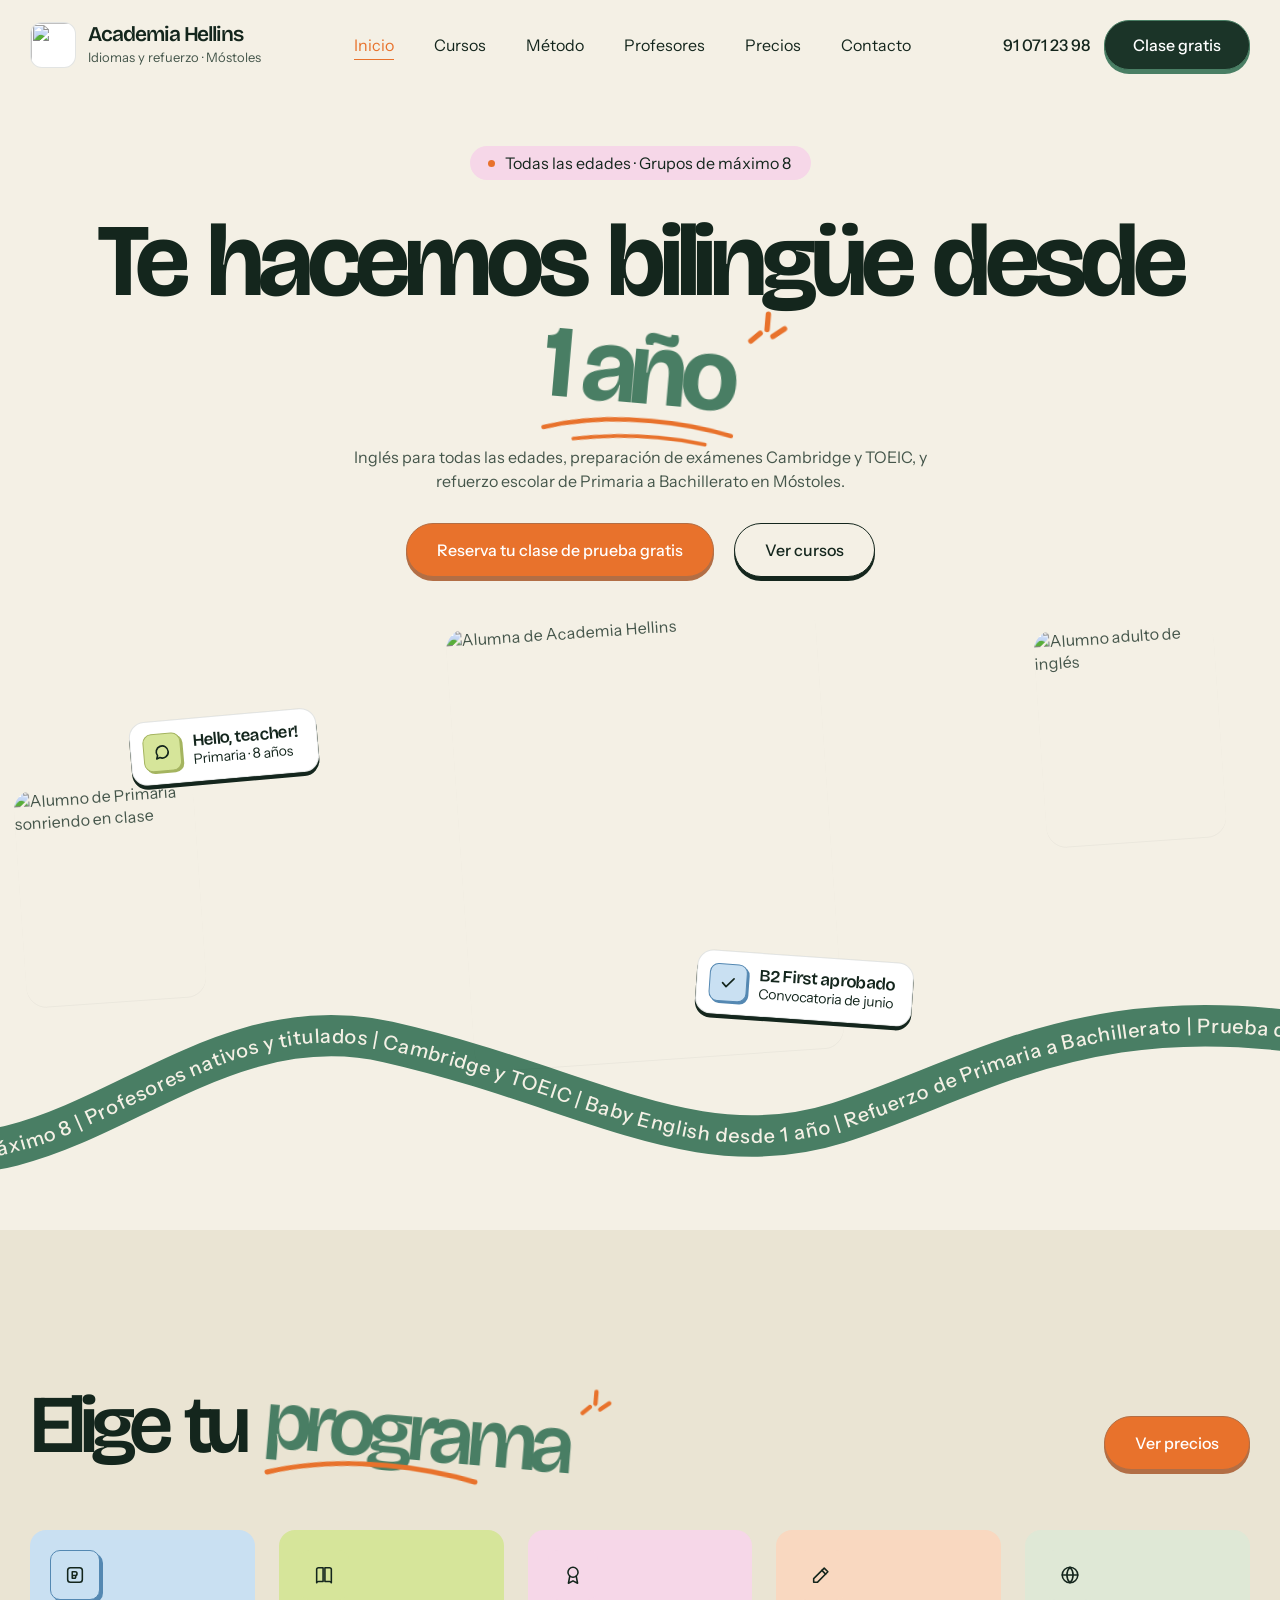
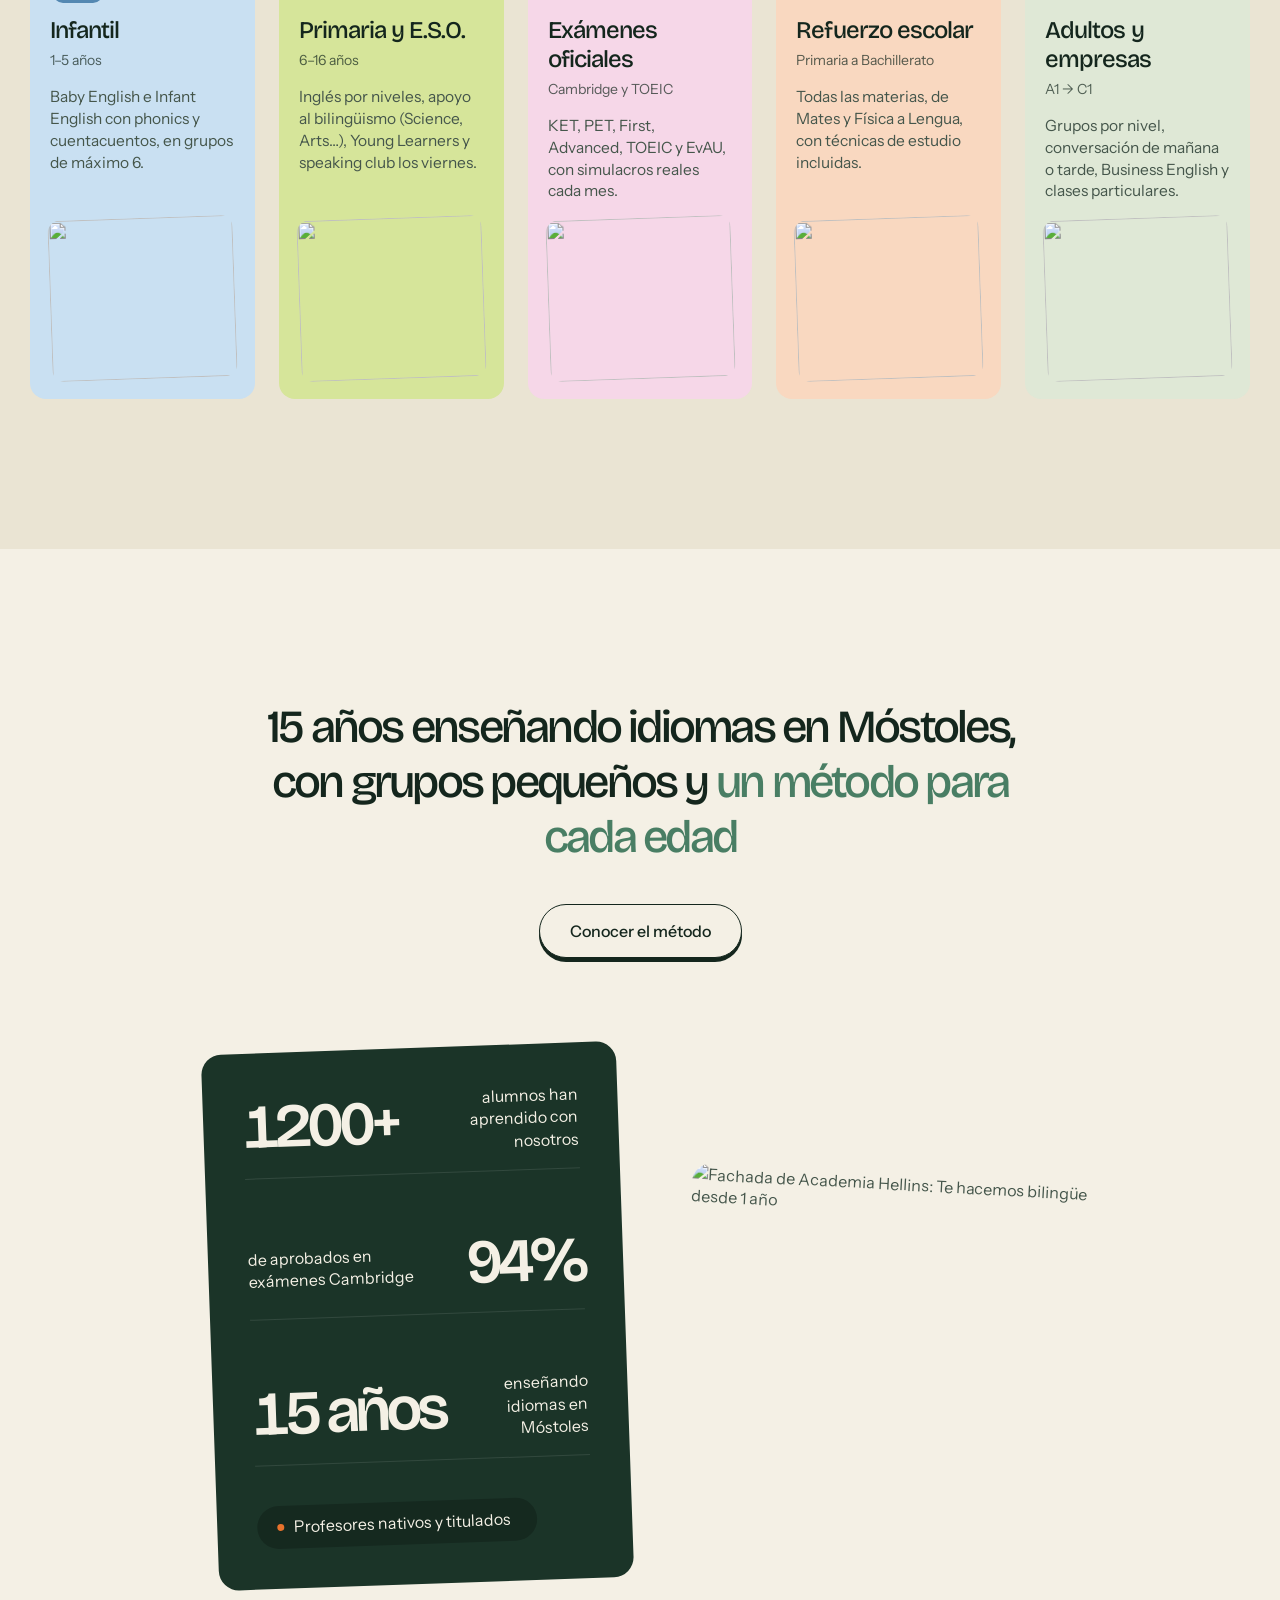
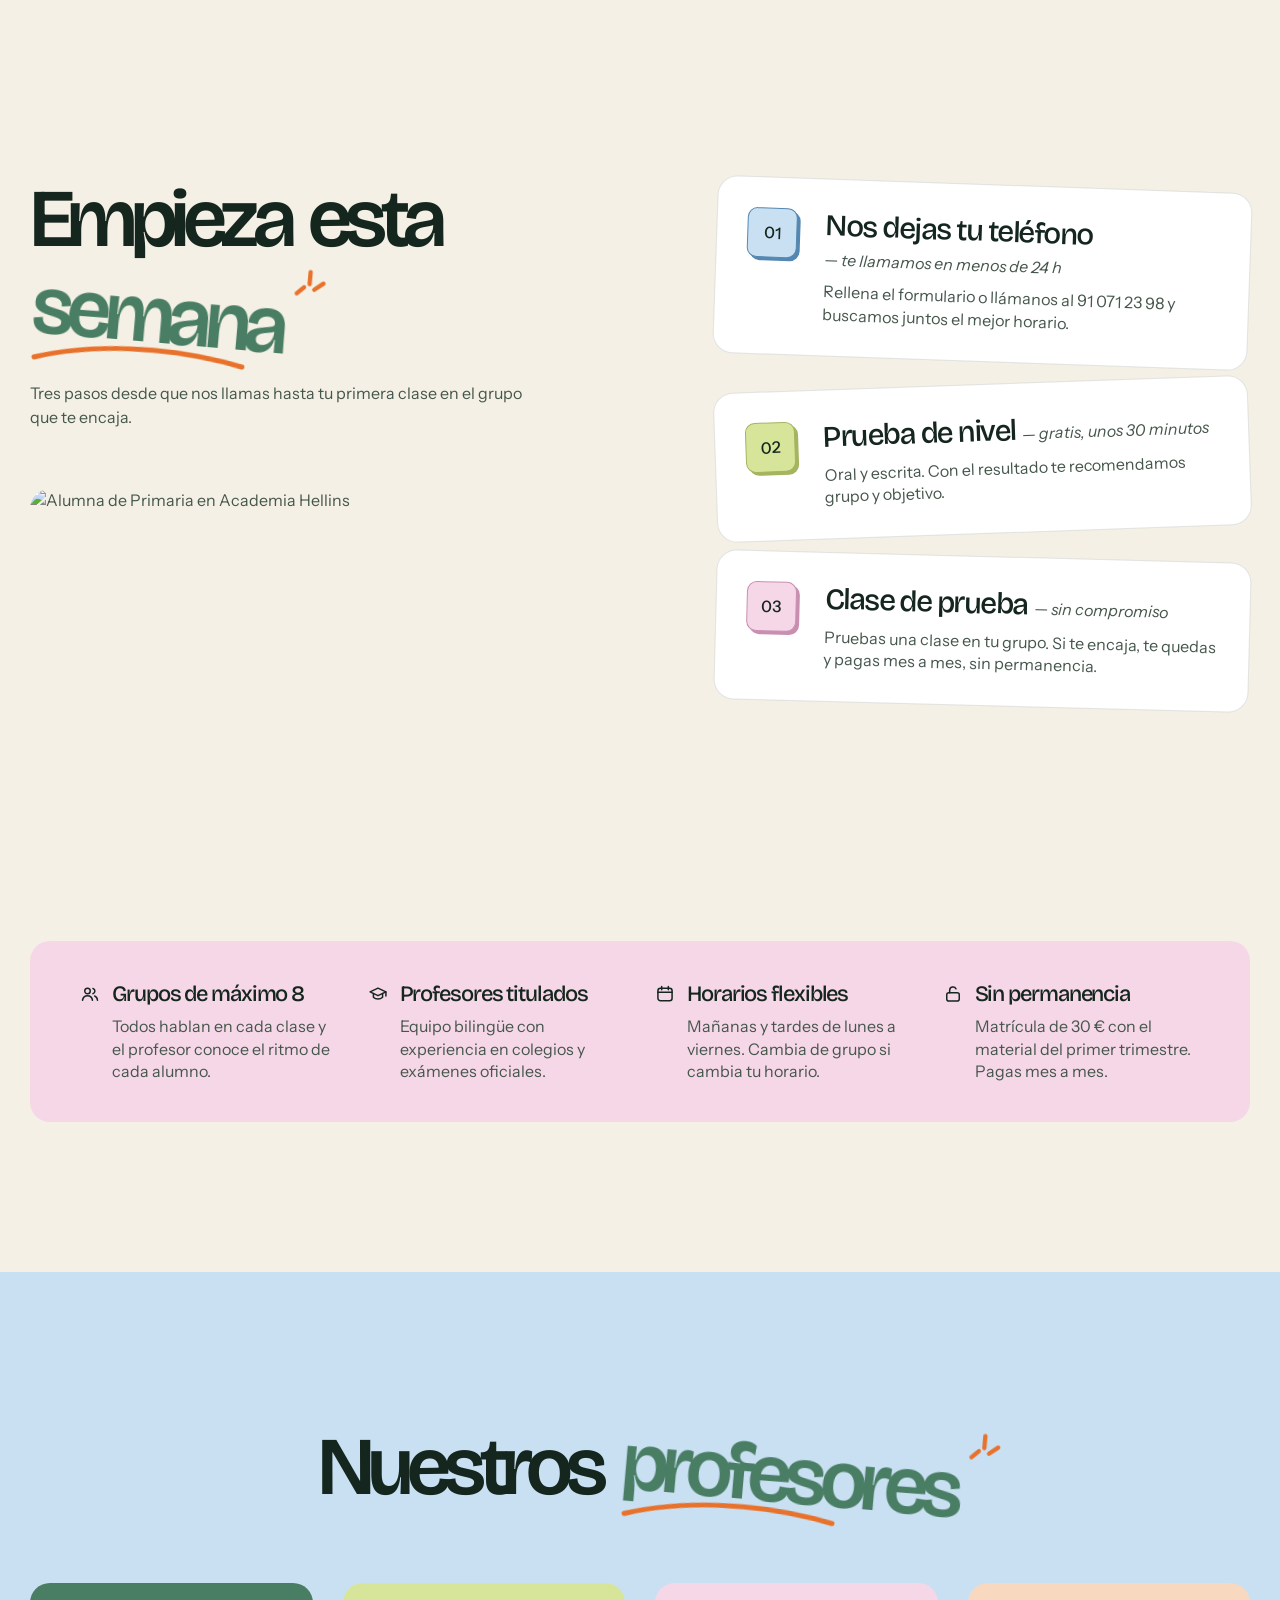
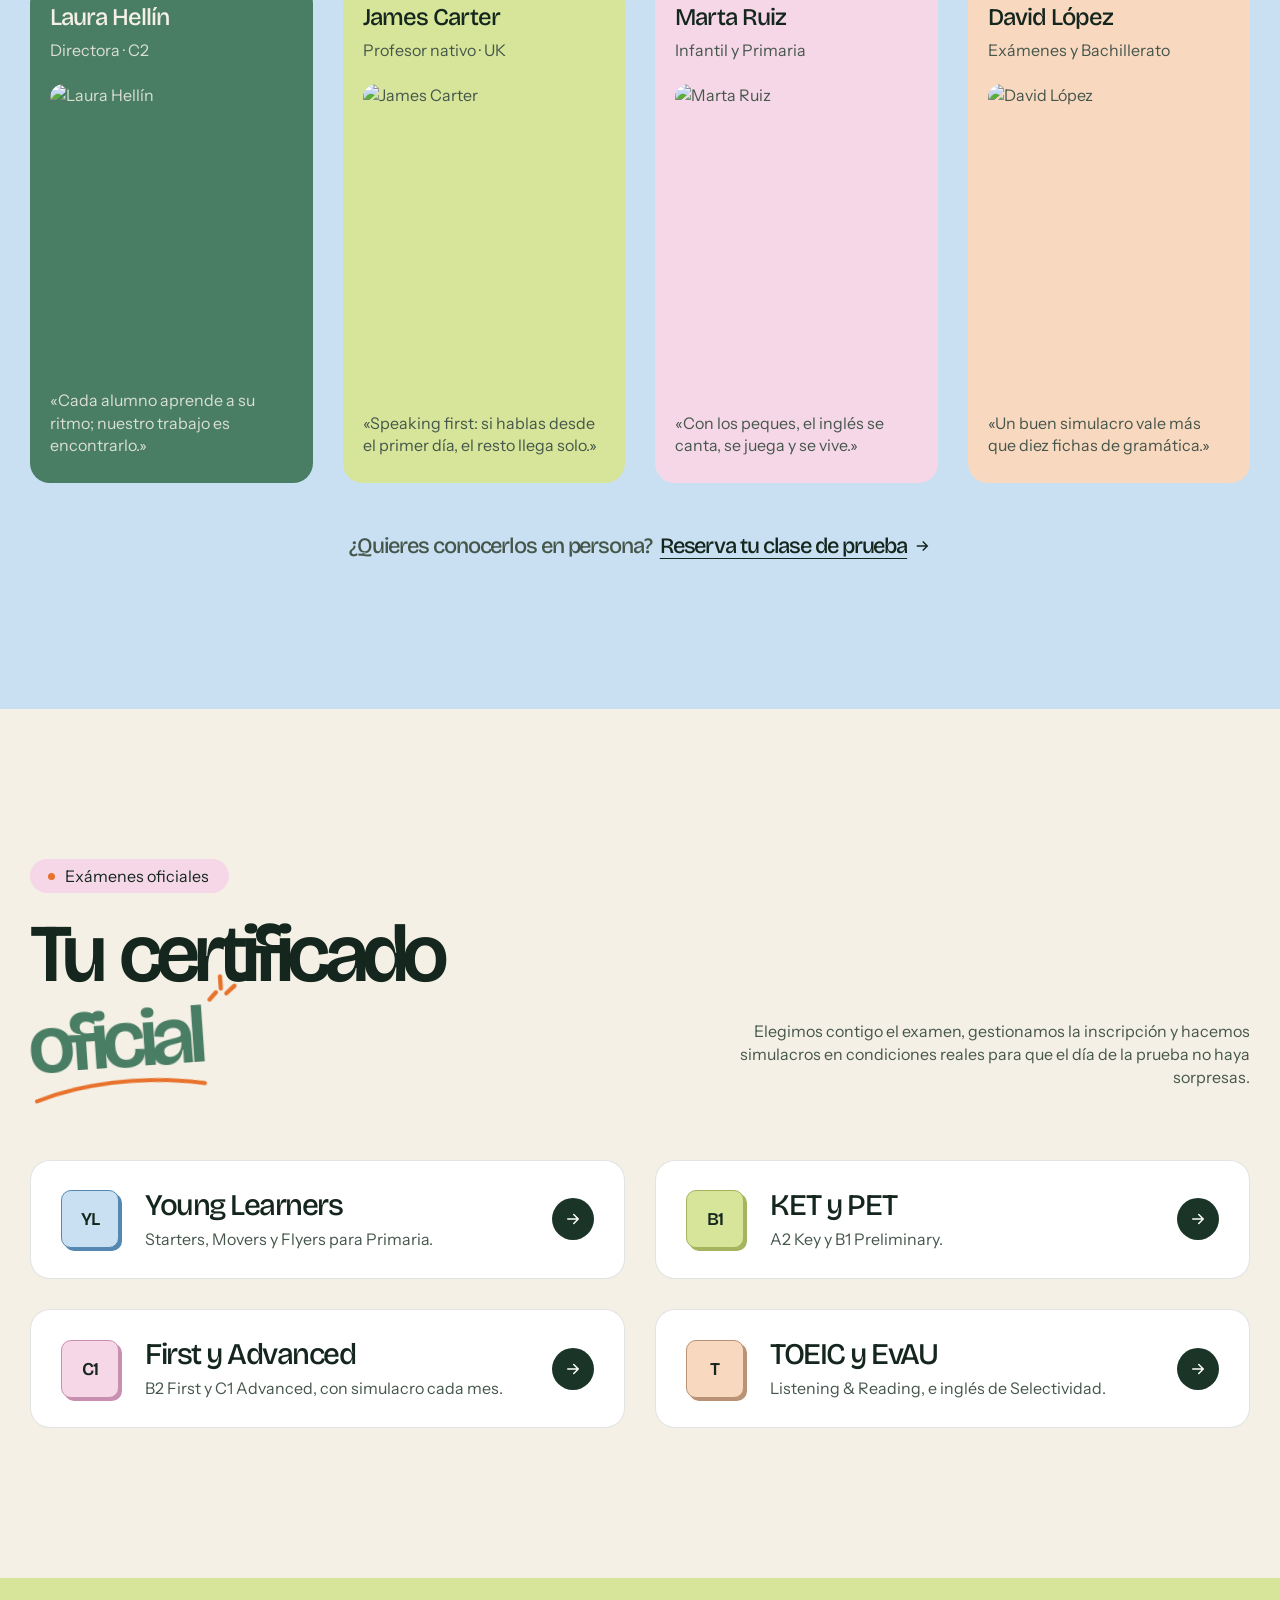
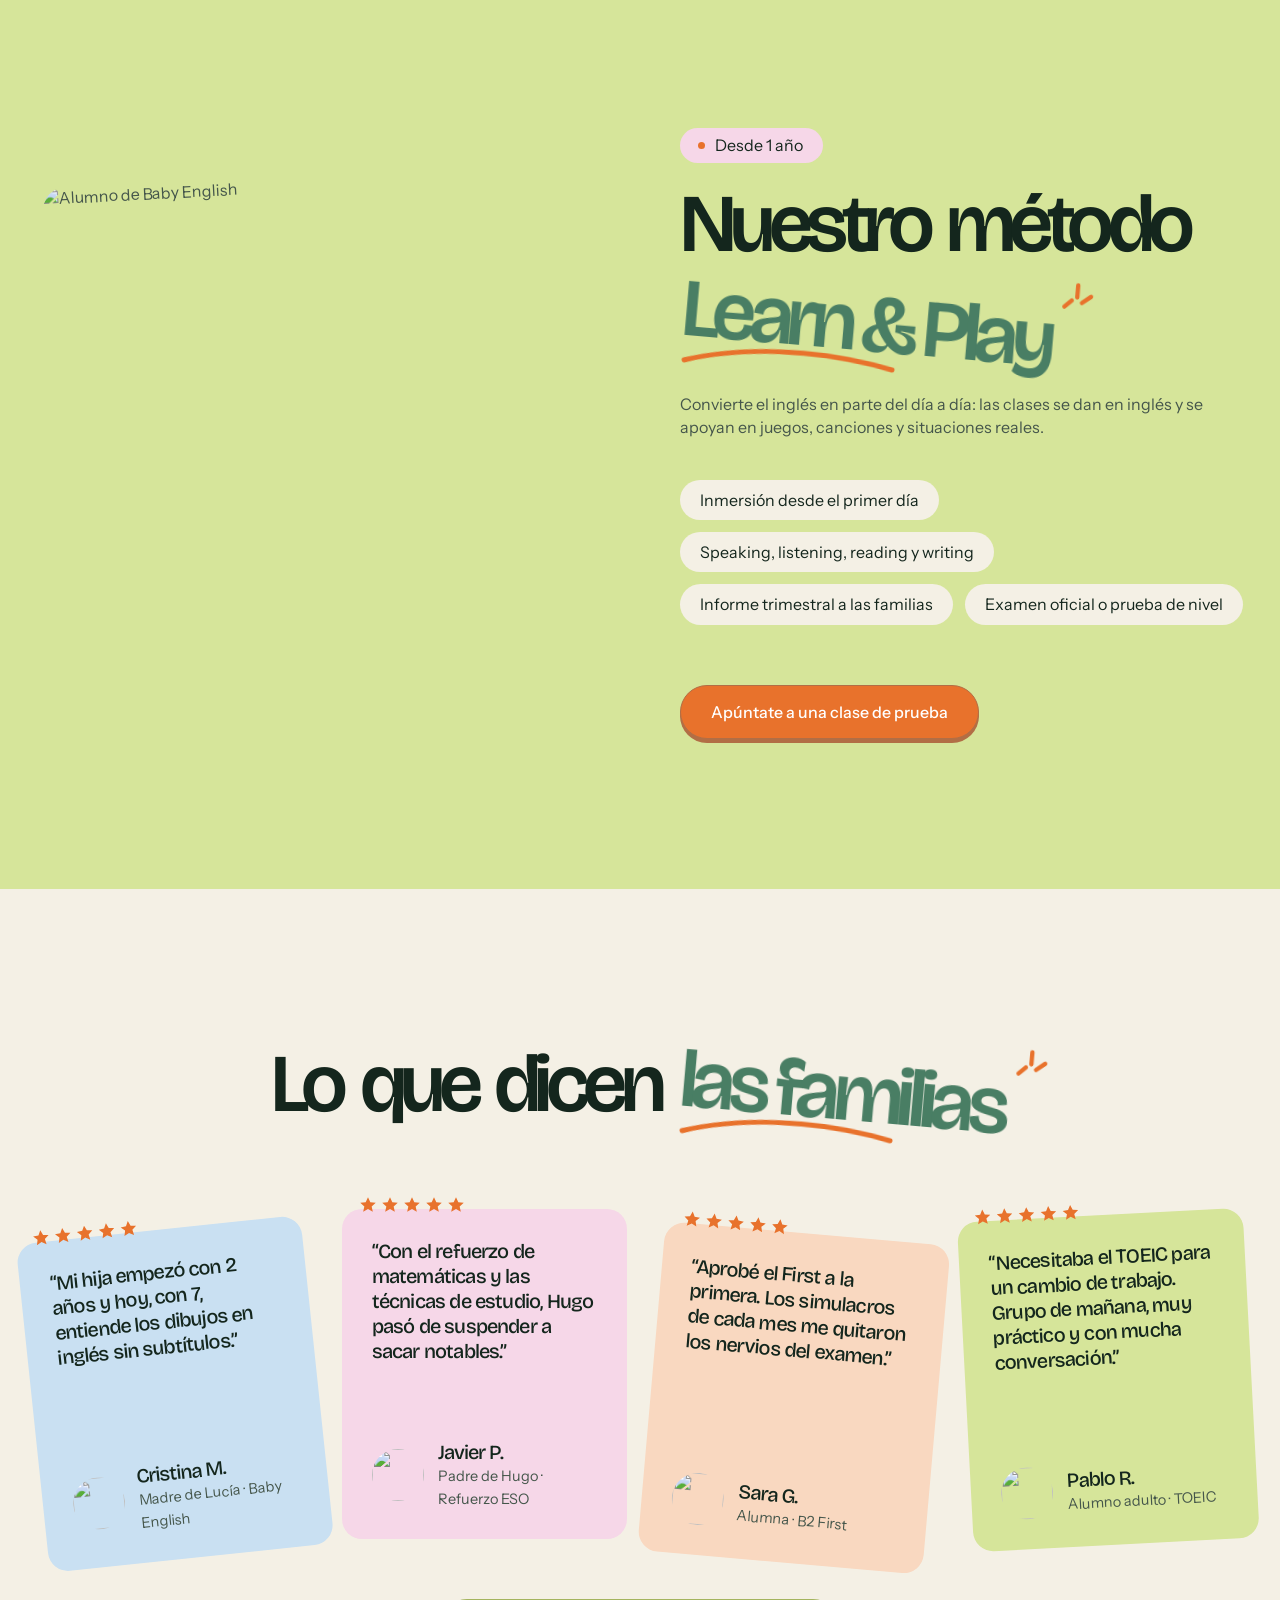
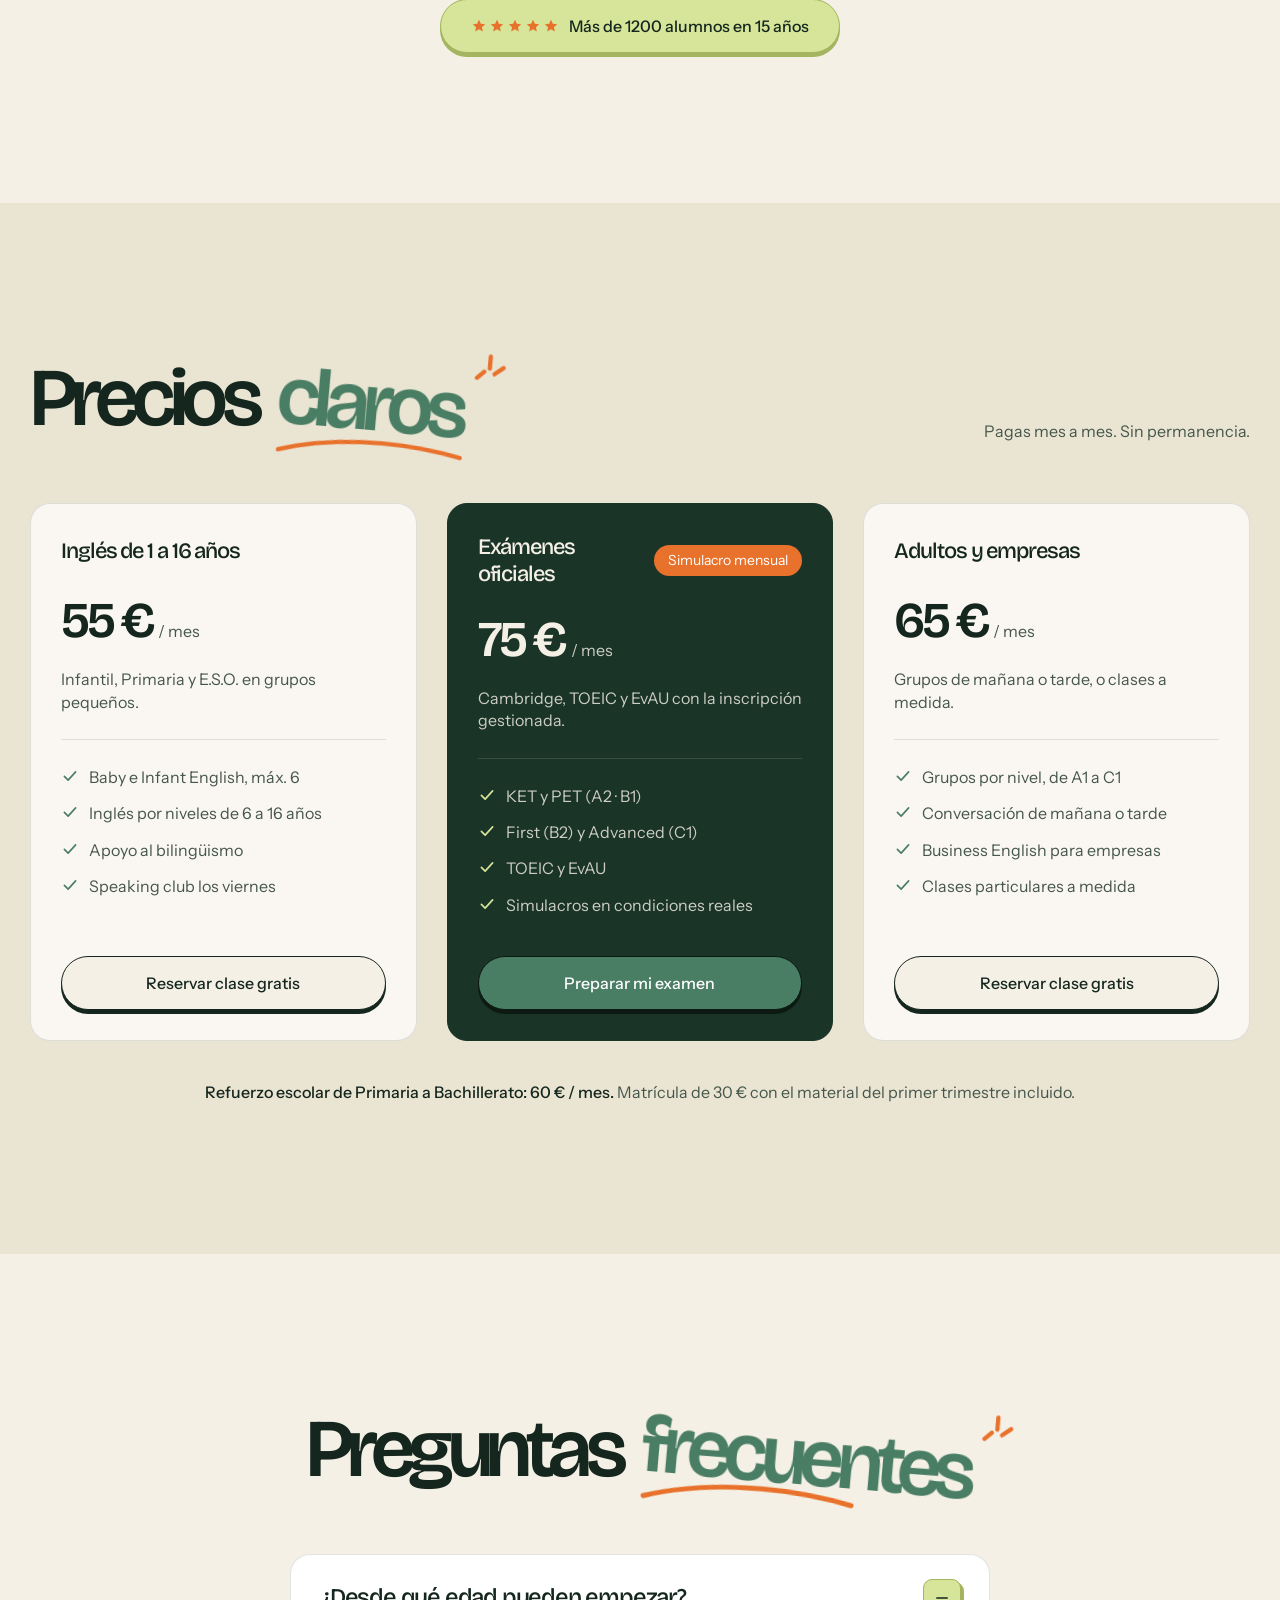
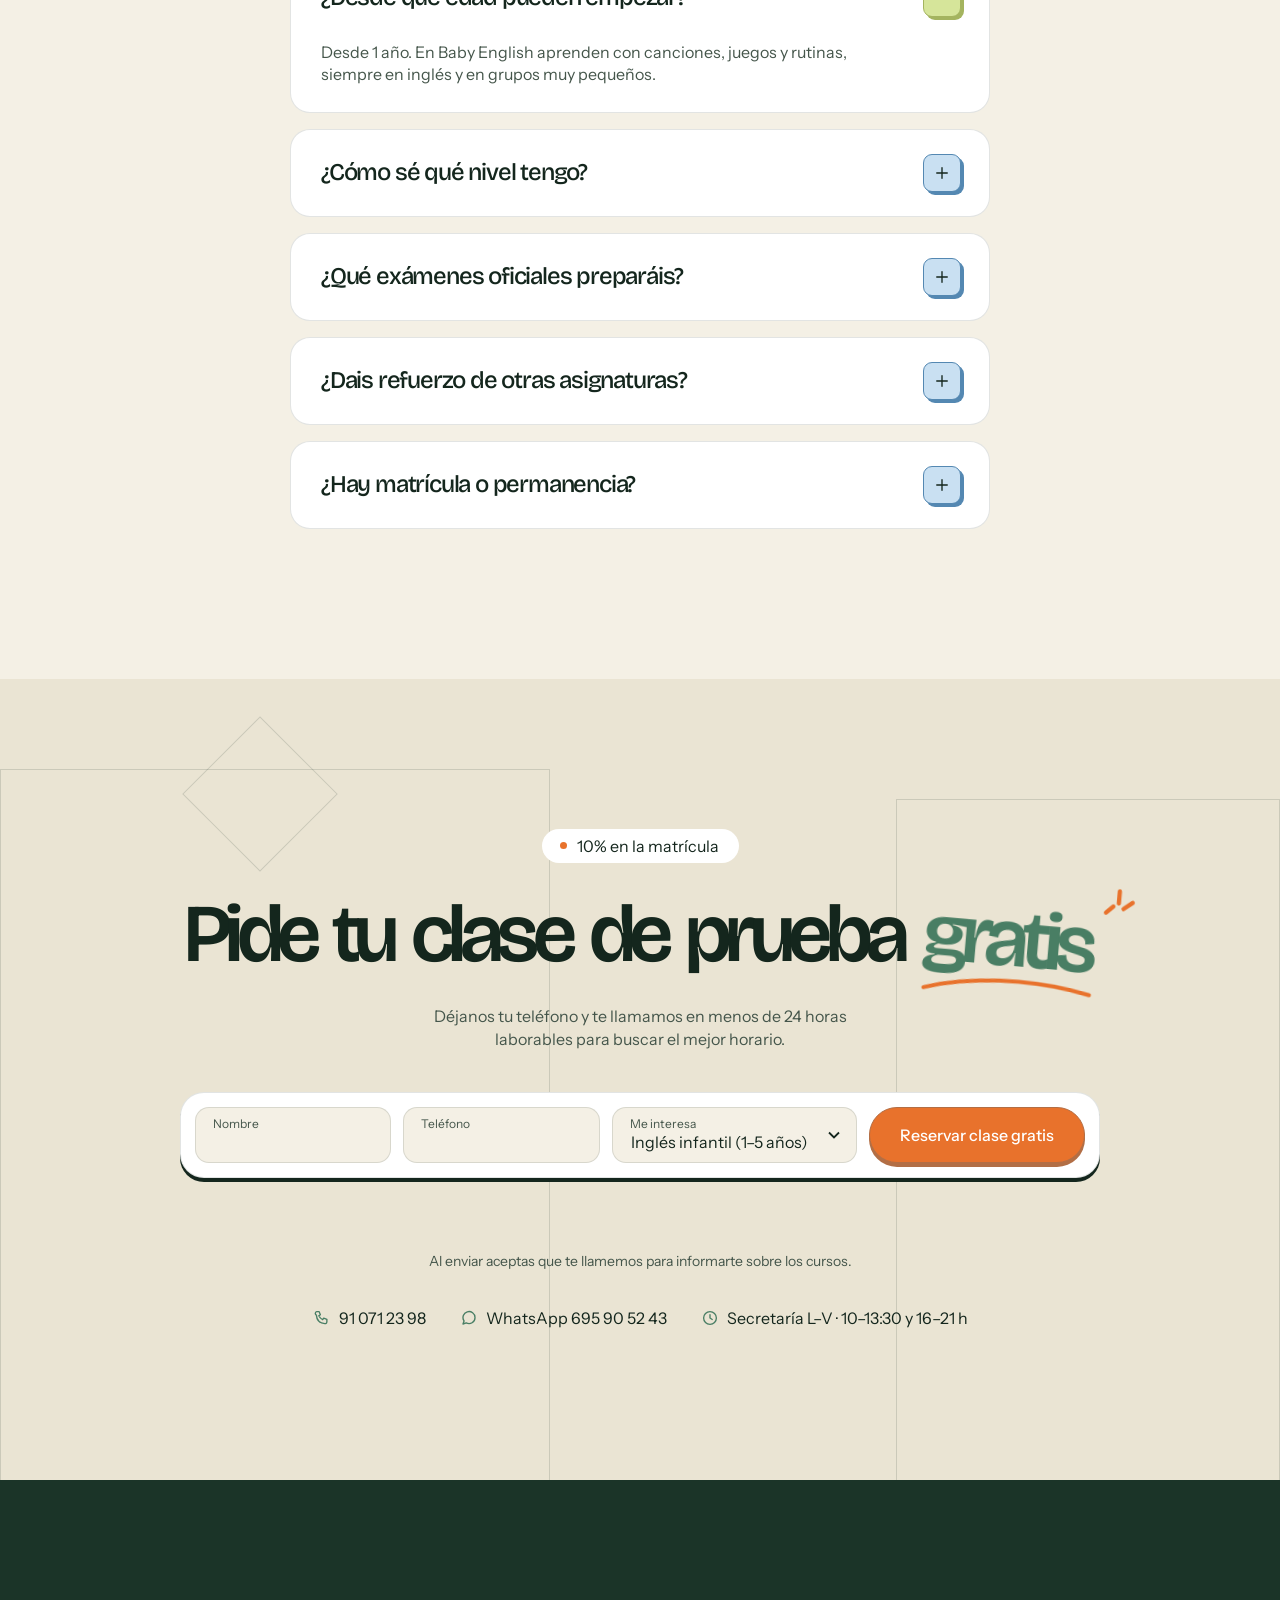
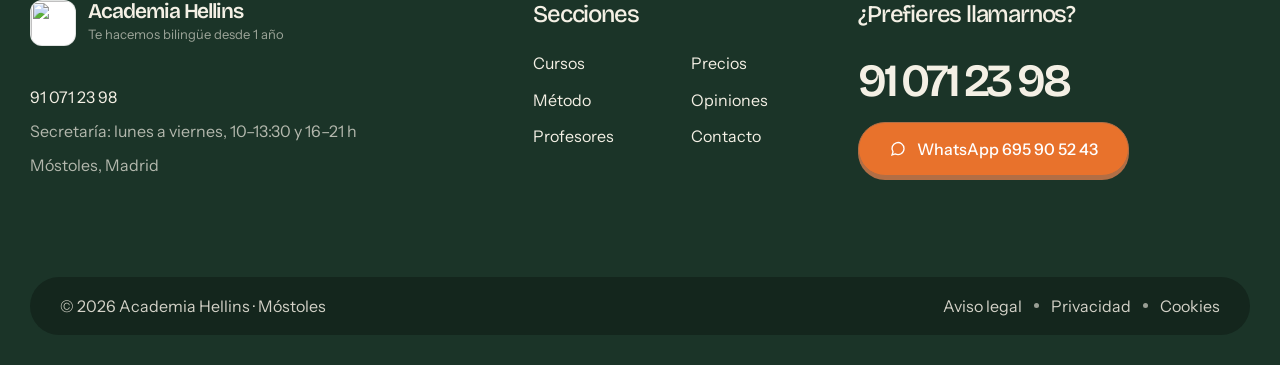
==== commit f2ca75e1: "Rutas absolutas de imágenes para la vista previa Co-Authored-By: Claude Opus 5.5 <noreply@anthropic." ====
--- a/academia-hellins/index.html
+++ b/academia-hellins/index.html
@@ -5,7 +5,7 @@
 <meta name="viewport" content="width=device-width, initial-scale=1">
 <title>Academia Hellins · Inglés y refuerzo escolar en Móstoles</title>
 <meta name="description" content="Te hacemos bilingüe desde 1 año. Inglés para todas las edades, exámenes Cambridge y TOEIC y refuerzo escolar de Primaria a Bachillerato en Móstoles, en grupos de máximo 8 alumnos.">
-<link rel="icon" href="img/logo.jpg">
+<link rel="icon" href="https://raw.githubusercontent.com/damiangong96-ai/fisio/propuesta-academia-hellins/academia-hellins/img/logo.jpg">
 <link rel="preconnect" href="https://fonts.googleapis.com">
 <link rel="preconnect" href="https://fonts.gstatic.com" crossorigin>
 <link href="https://fonts.googleapis.com/css2?family=Bricolage+Grotesque:opsz,wght@12..96,400;12..96,500;12..96,600;12..96,700;12..96,800&family=Instrument+Sans:ital,wght@0,400;0,500;0,600;1,400&display=swap" rel="stylesheet">
@@ -432,7 +432,7 @@
 <header class="nav" id="nav">
   <div class="wrap nav-in">
     <a class="brand" href="#inicio" aria-label="Academia Hellins, inicio">
-      <img src="img/logo.jpg" alt="" width="46" height="46">
+      <img src="https://raw.githubusercontent.com/damiangong96-ai/fisio/propuesta-academia-hellins/academia-hellins/img/logo.jpg" alt="" width="46" height="46">
       <span><b>Academia Hellins</b><small>Idiomas y refuerzo · Móstoles</small></span>
     </a>
     <nav class="links" id="links" aria-label="Principal">
@@ -473,15 +473,15 @@
     </div>
     <div class="stage-row" data-appear style="--d:.5s">
       <div class="col-l">
-        <div class="ph ph-s"><img src="img/nino-2.jpg" alt="Alumno de Primaria sonriendo en clase" width="640" height="640"></div>
+        <div class="ph ph-s"><img src="https://raw.githubusercontent.com/damiangong96-ai/fisio/propuesta-academia-hellins/academia-hellins/img/nino-2.jpg" alt="Alumno de Primaria sonriendo en clase" width="640" height="640"></div>
         <div class="float f2"><span class="tile c-lime"><svg><use href="#i-chat"/></svg></span><span><b>Hello, teacher!</b>Primaria · 8 años</span></div>
       </div>
       <div class="col-c">
-        <div class="ph ph-c"><img src="img/alumna-hero.jpg" alt="Alumna de Academia Hellins" width="640" height="640" fetchpriority="high"></div>
+        <div class="ph ph-c"><img src="https://raw.githubusercontent.com/damiangong96-ai/fisio/propuesta-academia-hellins/academia-hellins/img/alumna-hero.jpg" alt="Alumna de Academia Hellins" width="640" height="640" fetchpriority="high"></div>
         <div class="float f1"><span class="tile c-blue"><svg><use href="#i-check"/></svg></span><span><b>B2 First aprobado</b>Convocatoria de junio</span></div>
       </div>
       <div class="col-r">
-        <div class="ph ph-s"><img src="img/alumno-adulto.jpg" alt="Alumno adulto de inglés" width="640" height="640"></div>
+        <div class="ph ph-s"><img src="https://raw.githubusercontent.com/damiangong96-ai/fisio/propuesta-academia-hellins/academia-hellins/img/alumno-adulto.jpg" alt="Alumno adulto de inglés" width="640" height="640"></div>
       </div>
     </div>
   </div>
@@ -499,31 +499,31 @@
         <span class="tile"><svg><use href="#i-block"/></svg></span>
         <h3 class="h3">Infantil</h3><span class="age">1–5 años</span>
         <p>Baby English e Infant English con phonics y cuentacuentos, en grupos de máximo 6.</p>
-        <figure><img src="img/nino-1.jpg" alt="" loading="lazy" width="640" height="640"></figure>
+        <figure><img src="https://raw.githubusercontent.com/damiangong96-ai/fisio/propuesta-academia-hellins/academia-hellins/img/nino-1.jpg" alt="" loading="lazy" width="640" height="640"></figure>
       </a>
       <a class="prog c-lime" href="#contacto" data-rv style="--d:.06s">
         <span class="tile"><svg><use href="#i-book"/></svg></span>
         <h3 class="h3">Primaria y E.S.O.</h3><span class="age">6–16 años</span>
         <p>Inglés por niveles, apoyo al bilingüismo (Science, Arts…), Young Learners y speaking club los viernes.</p>
-        <figure><img src="img/nino-2.jpg" alt="" loading="lazy" width="640" height="640"></figure>
+        <figure><img src="https://raw.githubusercontent.com/damiangong96-ai/fisio/propuesta-academia-hellins/academia-hellins/img/nino-2.jpg" alt="" loading="lazy" width="640" height="640"></figure>
       </a>
       <a class="prog c-pink" href="#contacto" data-rv style="--d:.12s">
         <span class="tile"><svg><use href="#i-award"/></svg></span>
         <h3 class="h3">Exámenes oficiales</h3><span class="age">Cambridge y TOEIC</span>
         <p>KET, PET, First, Advanced, TOEIC y EvAU, con simulacros reales cada mes.</p>
-        <figure><img src="img/alumna-hero.jpg" alt="" loading="lazy" width="640" height="640"></figure>
+        <figure><img src="https://raw.githubusercontent.com/damiangong96-ai/fisio/propuesta-academia-hellins/academia-hellins/img/alumna-hero.jpg" alt="" loading="lazy" width="640" height="640"></figure>
       </a>
       <a class="prog c-peach" href="#contacto" data-rv style="--d:.18s">
         <span class="tile"><svg><use href="#i-pencil"/></svg></span>
         <h3 class="h3">Refuerzo escolar</h3><span class="age">Primaria a Bachillerato</span>
         <p>Todas las materias, de Mates y Física a Lengua, con técnicas de estudio incluidas.</p>
-        <figure><img src="img/nina-3.jpg" alt="" loading="lazy" width="640" height="640"></figure>
+        <figure><img src="https://raw.githubusercontent.com/damiangong96-ai/fisio/propuesta-academia-hellins/academia-hellins/img/nina-3.jpg" alt="" loading="lazy" width="640" height="640"></figure>
       </a>
       <a class="prog c-sage" href="#contacto" data-rv style="--d:.24s">
         <span class="tile"><svg><use href="#i-globe"/></svg></span>
         <h3 class="h3">Adultos y empresas</h3><span class="age">A1 → C1</span>
         <p>Grupos por nivel, conversación de mañana o tarde, Business English y clases particulares.</p>
-        <figure><img src="img/alumno-adulto.jpg" alt="" loading="lazy" width="640" height="640"></figure>
+        <figure><img src="https://raw.githubusercontent.com/damiangong96-ai/fisio/propuesta-academia-hellins/academia-hellins/img/alumno-adulto.jpg" alt="" loading="lazy" width="640" height="640"></figure>
       </a>
     </div>
   </div>
@@ -543,7 +543,7 @@
         <div class="stat" style="margin-bottom:40px"><strong data-count="15" data-suffix=" años">15 años</strong><span>enseñando idiomas en Móstoles</span></div>
         <span class="pill-dark">Profesores nativos y titulados</span>
       </div>
-      <div class="about-img" data-rv style="--d:.12s"><img src="img/fachada.jpg" alt="Fachada de Academia Hellins: Te hacemos bilingüe desde 1 año" loading="lazy" width="1800" height="681"></div>
+      <div class="about-img" data-rv style="--d:.12s"><img src="https://raw.githubusercontent.com/damiangong96-ai/fisio/propuesta-academia-hellins/academia-hellins/img/fachada.jpg" alt="Fachada de Academia Hellins: Te hacemos bilingüe desde 1 año" loading="lazy" width="1800" height="681"></div>
     </div>
   </div>
 </section>
@@ -555,7 +555,7 @@
       <div class="steps-left">
         <h2 class="h2 split" data-split>Empieza esta <span class="hl">semana<svg class="swoosh" viewBox="0 0 220 46" aria-hidden="true"><path pathLength="1" d="M6 30C58 13 136 6 214 22"/></svg><svg class="spark" viewBox="0 0 40 40" aria-hidden="true"><path d="M6 30 14 22M20 18V4M26 24l10-8"/></svg></span></h2>
         <p class="lead" data-rv>Tres pasos desde que nos llamas hasta tu primera clase en el grupo que te encaja.</p>
-        <div class="steps-img" data-rv style="--d:.1s"><img src="img/nina-3.jpg" alt="Alumna de Primaria en Academia Hellins" loading="lazy" width="640" height="640"></div>
+        <div class="steps-img" data-rv style="--d:.1s"><img src="https://raw.githubusercontent.com/damiangong96-ai/fisio/propuesta-academia-hellins/academia-hellins/img/nina-3.jpg" alt="Alumna de Primaria en Academia Hellins" loading="lazy" width="640" height="640"></div>
       </div>
       <div class="steps">
         <article class="step" data-rv>
@@ -592,22 +592,22 @@
     <div class="grid-4">
       <article class="mate green" data-rv>
         <div><h3 class="h3">Laura Hellín</h3><span class="role">Directora · C2</span></div>
-        <figure><img src="img/profe-ana.jpg" alt="Laura Hellín" loading="lazy" width="640" height="640"></figure>
+        <figure><img src="https://raw.githubusercontent.com/damiangong96-ai/fisio/propuesta-academia-hellins/academia-hellins/img/profe-ana.jpg" alt="Laura Hellín" loading="lazy" width="640" height="640"></figure>
         <p>«Cada alumno aprende a su ritmo; nuestro trabajo es encontrarlo.»</p>
       </article>
       <article class="mate" style="--c:var(--lime);--d:.06s" data-rv>
         <div><h3 class="h3">James Carter</h3><span class="role">Profesor nativo · UK</span></div>
-        <figure><img src="img/profe-james.jpg" alt="James Carter" loading="lazy" width="640" height="640"></figure>
+        <figure><img src="https://raw.githubusercontent.com/damiangong96-ai/fisio/propuesta-academia-hellins/academia-hellins/img/profe-james.jpg" alt="James Carter" loading="lazy" width="640" height="640"></figure>
         <p>«Speaking first: si hablas desde el primer día, el resto llega solo.»</p>
       </article>
       <article class="mate" style="--c:var(--pink);--d:.12s" data-rv>
         <div><h3 class="h3">Marta Ruiz</h3><span class="role">Infantil y Primaria</span></div>
-        <figure><img src="img/profe-marta.jpg" alt="Marta Ruiz" loading="lazy" width="640" height="640"></figure>
+        <figure><img src="https://raw.githubusercontent.com/damiangong96-ai/fisio/propuesta-academia-hellins/academia-hellins/img/profe-marta.jpg" alt="Marta Ruiz" loading="lazy" width="640" height="640"></figure>
         <p>«Con los peques, el inglés se canta, se juega y se vive.»</p>
       </article>
       <article class="mate" style="--c:var(--peach);--d:.18s" data-rv>
         <div><h3 class="h3">David López</h3><span class="role">Exámenes y Bachillerato</span></div>
-        <figure><img src="img/profe-david.jpg" alt="David López" loading="lazy" width="640" height="640"></figure>
+        <figure><img src="https://raw.githubusercontent.com/damiangong96-ai/fisio/propuesta-academia-hellins/academia-hellins/img/profe-david.jpg" alt="David López" loading="lazy" width="640" height="640"></figure>
         <p>«Un buen simulacro vale más que diez fichas de gramática.»</p>
       </article>
     </div>
@@ -637,7 +637,7 @@
 <!-- ================= MÉTODO ================= -->
 <section class="section method" id="metodo">
   <div class="wrap method-grid">
-    <div class="method-img" data-rv><img src="img/nino-1.jpg" alt="Alumno de Baby English" loading="lazy" width="640" height="640"></div>
+    <div class="method-img" data-rv><img src="https://raw.githubusercontent.com/damiangong96-ai/fisio/propuesta-academia-hellins/academia-hellins/img/nino-1.jpg" alt="Alumno de Baby English" loading="lazy" width="640" height="640"></div>
     <div class="method-copy">
       <span class="badge" data-rv>Desde 1 año</span>
       <h2 class="h2 split" data-split>Nuestro método <span class="hl">Learn &amp; Play<svg class="swoosh" viewBox="0 0 220 46" aria-hidden="true"><path pathLength="1" d="M6 30C58 13 136 6 214 22"/></svg><svg class="spark" viewBox="0 0 40 40" aria-hidden="true"><path d="M6 30 14 22M20 18V4M26 24l10-8"/></svg></span></h2>
@@ -661,22 +661,22 @@
       <figure class="op" style="--c:var(--blue)" data-rv>
         <span class="stars" aria-label="5 estrellas"><svg><use href="#i-star"/></svg><svg><use href="#i-star"/></svg><svg><use href="#i-star"/></svg><svg><use href="#i-star"/></svg><svg><use href="#i-star"/></svg></span>
         <blockquote>“Mi hija empezó con 2 años y hoy, con 7, entiende los dibujos en inglés sin subtítulos.”</blockquote>
-        <footer><img src="img/opinion-1.jpg" alt="" loading="lazy" width="52" height="52"><span><b>Cristina M.</b><small>Madre de Lucía · Baby English</small></span></footer>
+        <footer><img src="https://raw.githubusercontent.com/damiangong96-ai/fisio/propuesta-academia-hellins/academia-hellins/img/opinion-1.jpg" alt="" loading="lazy" width="52" height="52"><span><b>Cristina M.</b><small>Madre de Lucía · Baby English</small></span></footer>
       </figure>
       <figure class="op" style="--c:var(--pink);--d:.08s" data-rv>
         <span class="stars" aria-label="5 estrellas"><svg><use href="#i-star"/></svg><svg><use href="#i-star"/></svg><svg><use href="#i-star"/></svg><svg><use href="#i-star"/></svg><svg><use href="#i-star"/></svg></span>
         <blockquote>“Con el refuerzo de matemáticas y las técnicas de estudio, Hugo pasó de suspender a sacar notables.”</blockquote>
-        <footer><img src="img/opinion-2.jpg" alt="" loading="lazy" width="52" height="52"><span><b>Javier P.</b><small>Padre de Hugo · Refuerzo ESO</small></span></footer>
+        <footer><img src="https://raw.githubusercontent.com/damiangong96-ai/fisio/propuesta-academia-hellins/academia-hellins/img/opinion-2.jpg" alt="" loading="lazy" width="52" height="52"><span><b>Javier P.</b><small>Padre de Hugo · Refuerzo ESO</small></span></footer>
       </figure>
       <figure class="op" style="--c:var(--peach);--d:.16s" data-rv>
         <span class="stars" aria-label="5 estrellas"><svg><use href="#i-star"/></svg><svg><use href="#i-star"/></svg><svg><use href="#i-star"/></svg><svg><use href="#i-star"/></svg><svg><use href="#i-star"/></svg></span>
         <blockquote>“Aprobé el First a la primera. Los simulacros de cada mes me quitaron los nervios del examen.”</blockquote>
-        <footer><img src="img/opinion-3.jpg" alt="" loading="lazy" width="52" height="52"><span><b>Sara G.</b><small>Alumna · B2 First</small></span></footer>
+        <footer><img src="https://raw.githubusercontent.com/damiangong96-ai/fisio/propuesta-academia-hellins/academia-hellins/img/opinion-3.jpg" alt="" loading="lazy" width="52" height="52"><span><b>Sara G.</b><small>Alumna · B2 First</small></span></footer>
       </figure>
       <figure class="op" style="--c:var(--lime);--d:.24s" data-rv>
         <span class="stars" aria-label="5 estrellas"><svg><use href="#i-star"/></svg><svg><use href="#i-star"/></svg><svg><use href="#i-star"/></svg><svg><use href="#i-star"/></svg><svg><use href="#i-star"/></svg></span>
         <blockquote>“Necesitaba el TOEIC para un cambio de trabajo. Grupo de mañana, muy práctico y con mucha conversación.”</blockquote>
-        <footer><img src="img/alumno-adulto.jpg" alt="" loading="lazy" width="52" height="52"><span><b>Pablo R.</b><small>Alumno adulto · TOEIC</small></span></footer>
+        <footer><img src="https://raw.githubusercontent.com/damiangong96-ai/fisio/propuesta-academia-hellins/academia-hellins/img/alumno-adulto.jpg" alt="" loading="lazy" width="52" height="52"><span><b>Pablo R.</b><small>Alumno adulto · TOEIC</small></span></footer>
       </figure>
     </div>
     <div class="rating" data-rv><span class="btn"><span class="stars-i" aria-hidden="true"><svg><use href="#i-star"/></svg><svg><use href="#i-star"/></svg><svg><use href="#i-star"/></svg><svg><use href="#i-star"/></svg><svg><use href="#i-star"/></svg></span>Más de 1200 alumnos en 15 años</span></div>
@@ -785,7 +785,7 @@
   <div class="wrap">
     <div class="foot-grid">
       <div>
-        <a class="brand" href="#inicio"><img src="img/logo.jpg" alt="" width="46" height="46" loading="lazy"><span><b>Academia Hellins</b><small>Te hacemos bilingüe desde 1 año</small></span></a>
+        <a class="brand" href="#inicio"><img src="https://raw.githubusercontent.com/damiangong96-ai/fisio/propuesta-academia-hellins/academia-hellins/img/logo.jpg" alt="" width="46" height="46" loading="lazy"><span><b>Academia Hellins</b><small>Te hacemos bilingüe desde 1 año</small></span></a>
         <div class="foot-info">
           <a href="tel:+34910712398">91 071 23 98</a>
           <span>Secretaría: lunes a viernes, 10–13:30 y 16–21 h</span>
